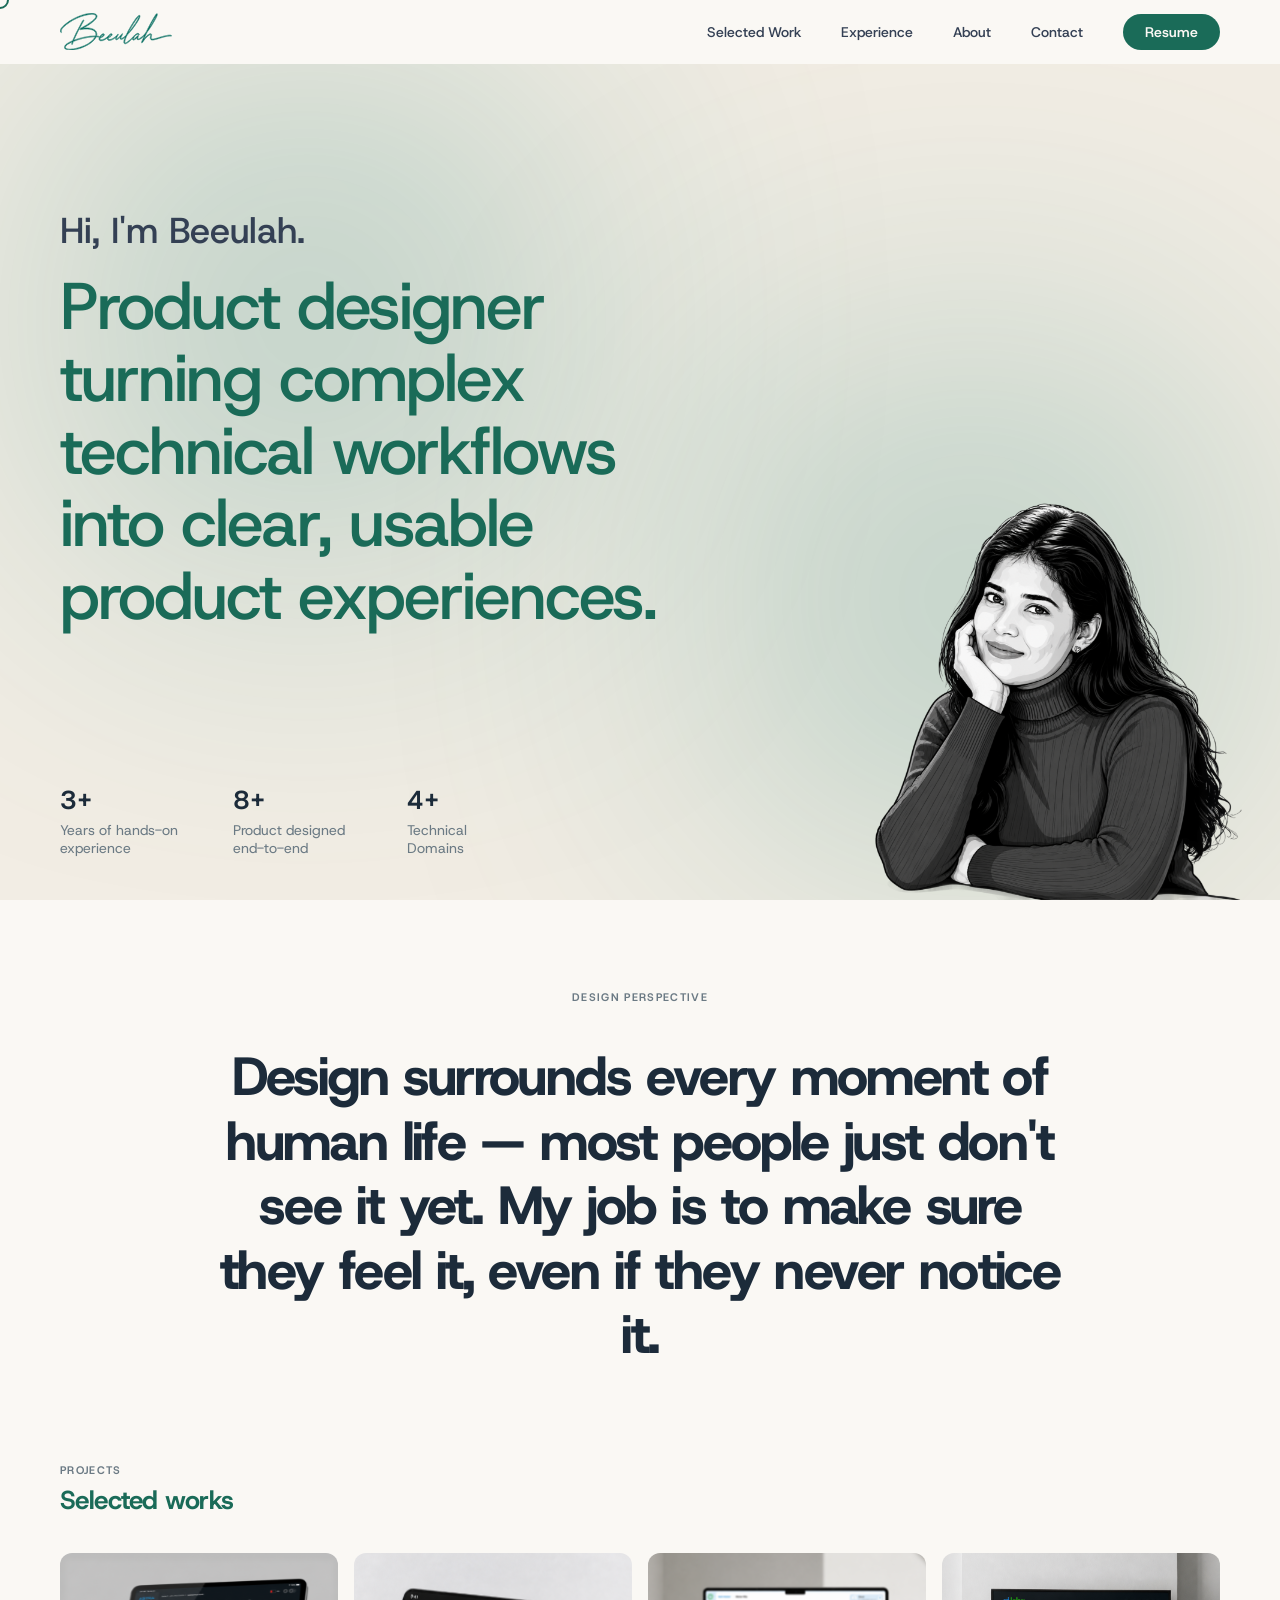
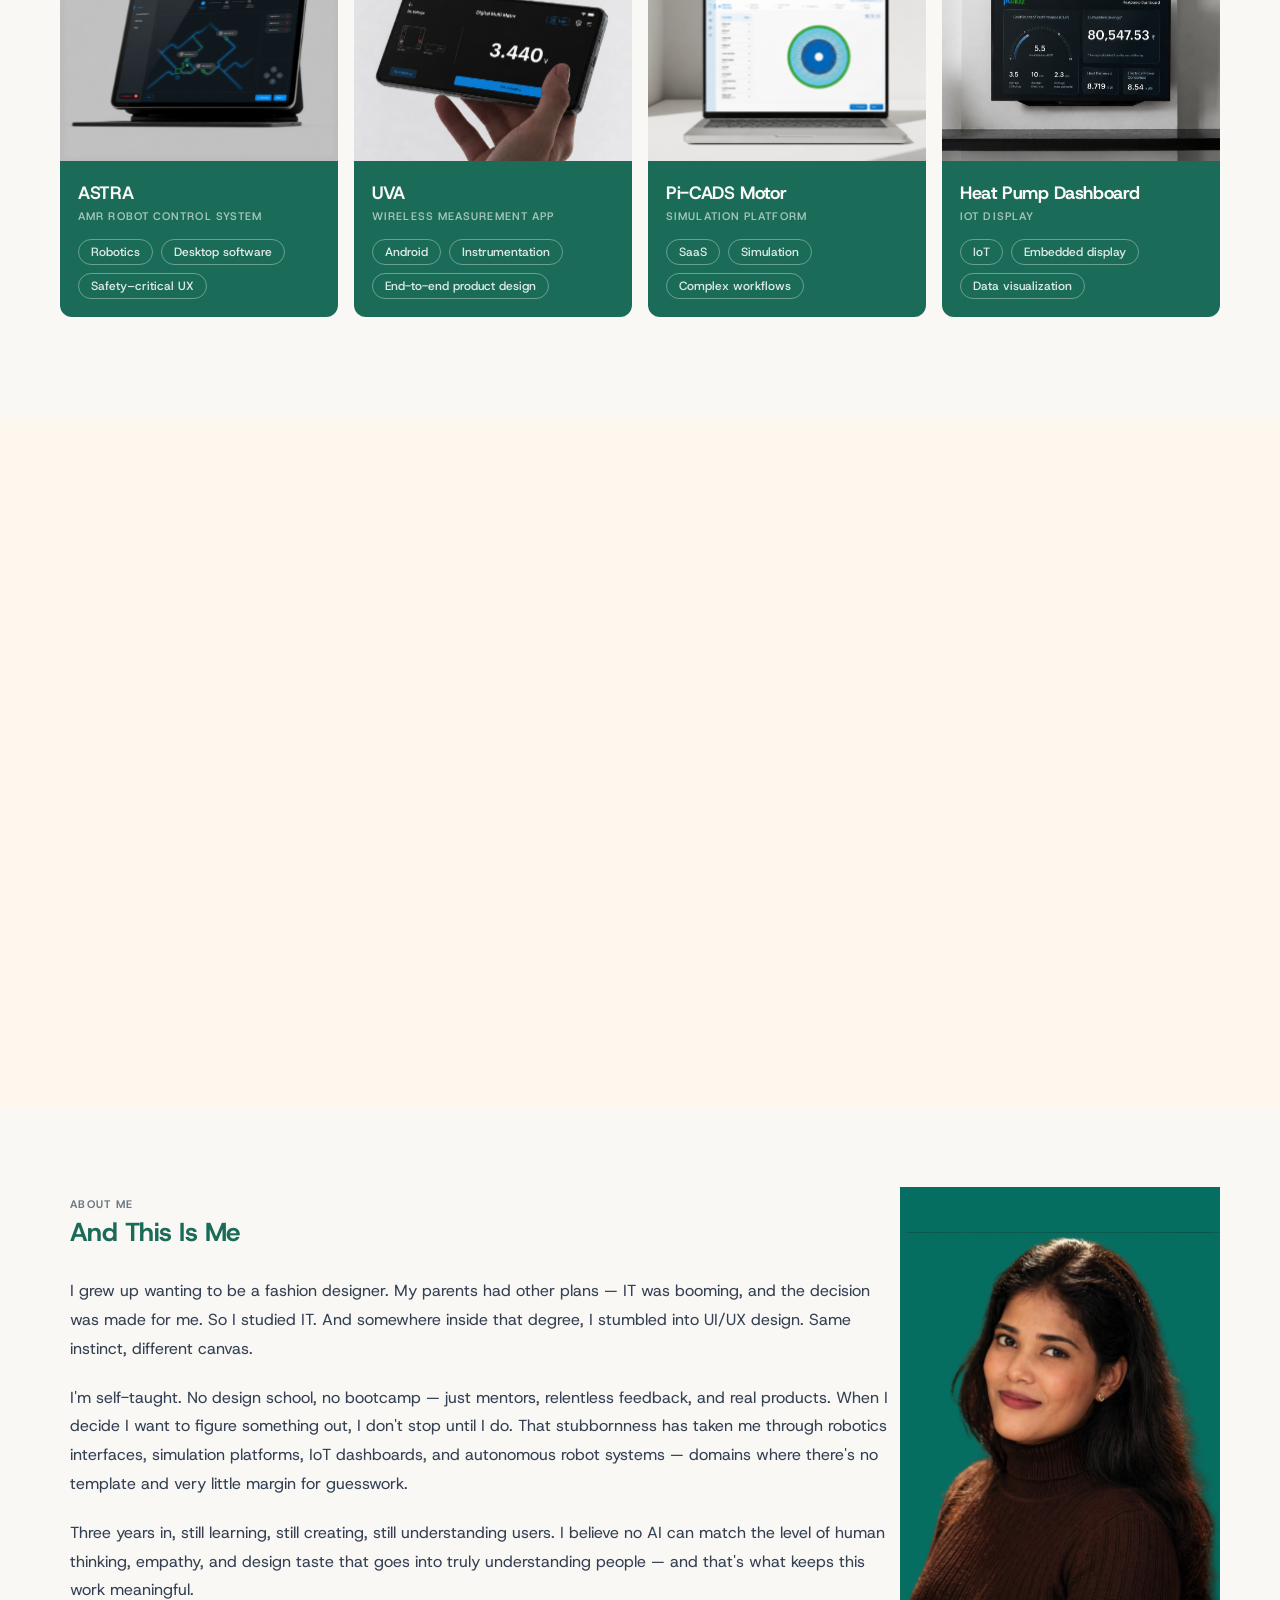
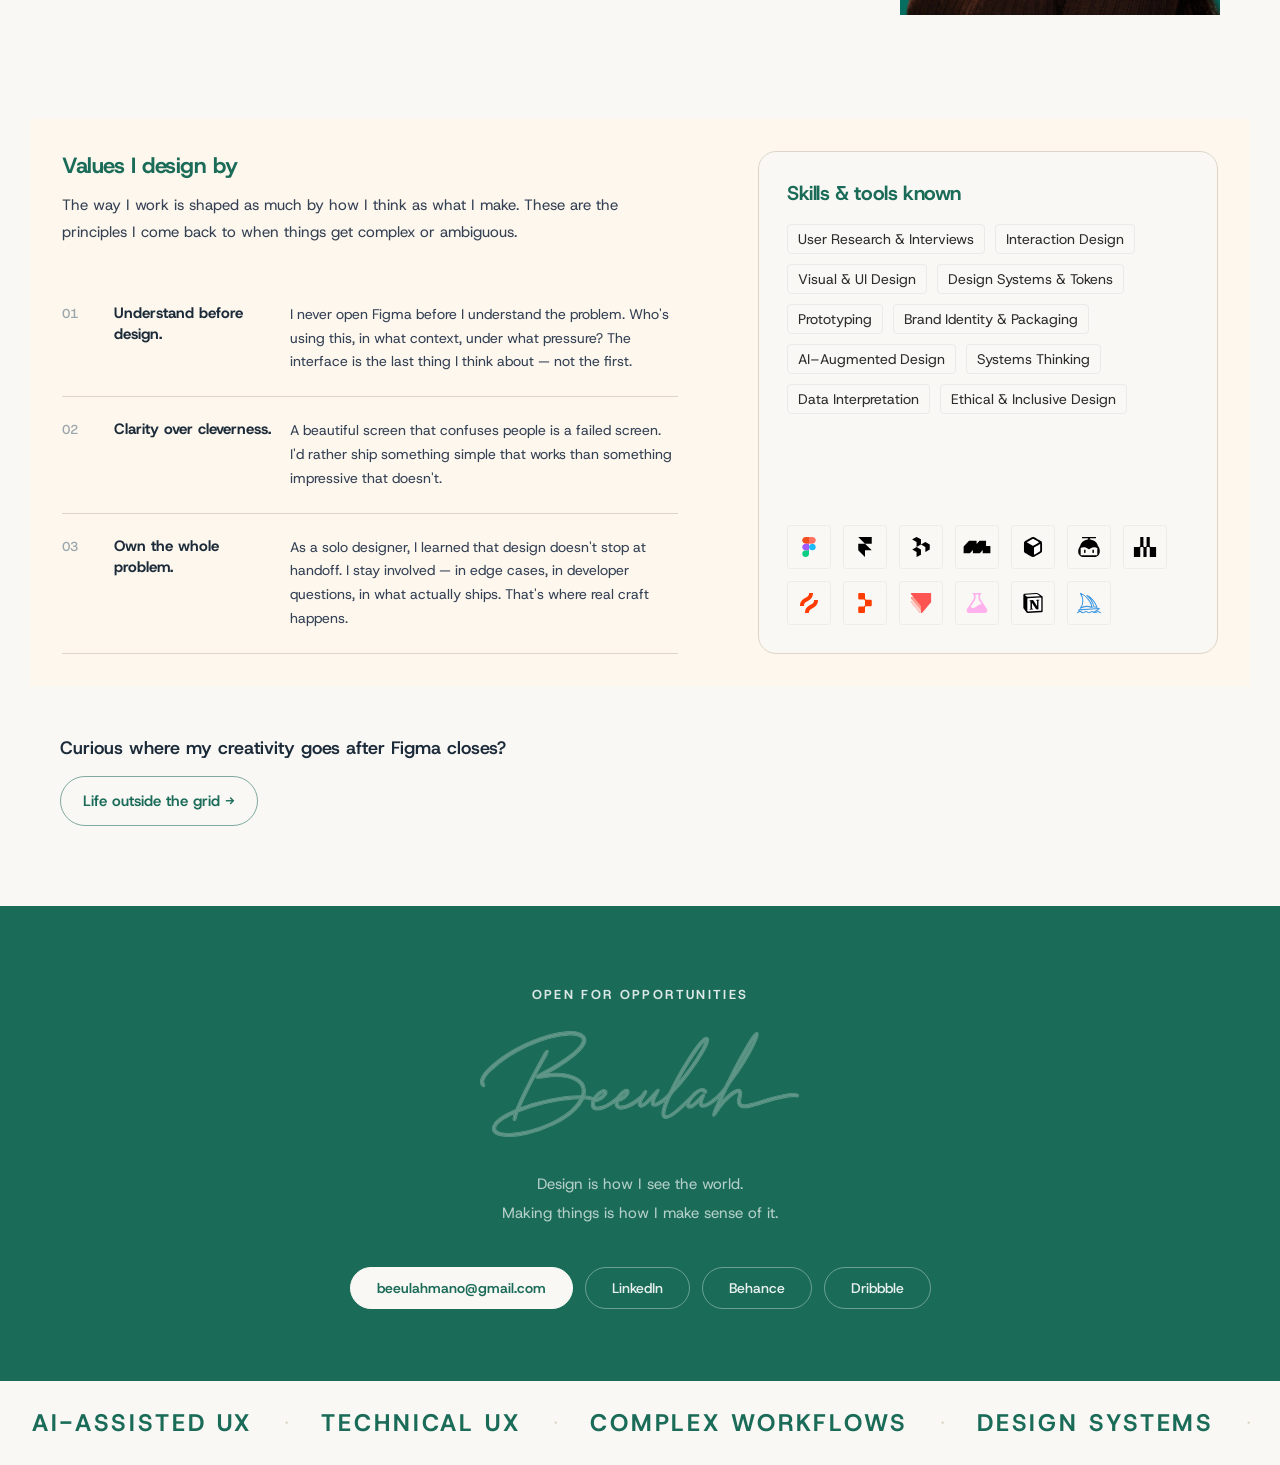
==== index.html @ 7097aa2d "Your message" ====
<!DOCTYPE html>
<html lang="en">
<head>
<meta charset="UTF-8">
<meta name="viewport" content="width=device-width, initial-scale=1.0">
<title>Beeulah — Product Designer</title>
<link rel="icon" type="image/svg+xml" href="assets/favicon.svg?v=2">
<link rel="shortcut icon" href="assets/favicon.svg?v=2">
<link rel="stylesheet" href="styles.css">
<!-- <script src="script.js"></script> -->
<link href="https://fonts.googleapis.com/css2?family=Host+Grotesk:wght@300;400;500;600;700;800&family=Syne:wght@400;500;600;700;800&family=Caveat:wght@500;600;700&display=swap" rel="stylesheet"></head>
<body>
  <div class="custom-cursor" id="customCursor"></div>

<!-- NAV -->
<nav id="nav">
  <a href="#" class="nav-logo">
    <img src="assets\beeulah-logo.svg" alt="logo" />
  </a>

  <ul class="nav-links">
    <li><a href="#works">Selected Work</a></li>
    <li><a href="#career">Experience</a></li>
    <li><a href="#about">About</a></li>
    <li><a href="#contact">Contact</a></li>
    <li><a href="assets/Beeulah-Marry-Resume.pdf" target="_blank" rel="noopener noreferrer" class="nav-resume"> Resume</a></li>
  </ul>

  <!-- HAMBURGER BUTTON -->
  <button class="nav-hamburger" id="navHamburger">
    <span></span>
    <span></span>
    <span></span>
  </button>
</nav>

<!-- OVERLAY -->
<div class="nav-overlay" id="navOverlay"></div>

<!-- RIGHT DRAWER -->
<div class="nav-drawer" id="navDrawer">

  <button class="nav-drawer-close" id="navDrawerClose">
    ✕
  </button>

  <ul class="nav-drawer-links">
    <li><a href="#works" class="nav-link">Selected Work</a></li>
    <li><a href="#career" class="nav-link">Experience</a></li>
    <li><a href="#about" class="nav-link">About</a></li>
    <li><a href="#contact" class="nav-link">Contact</a></li>
    <li><a href="assets/Beeulah-Marry-Resume.pdf" target="_blank" rel="noopener noreferrer" class="nav-resume"> Resume</a></li>
  </ul>

</div>

<!-- HERO -->
<section class="hero">
  <div class="hero-left reveal">
    <p class="hero-intro">Hi, I'm Beeulah.</p>

    <h1 class="hero-headline">
      Product designer turning complex technical workflows into clear, usable product experiences.
    </h1>

    <div class="hero-stats">
      <div class="hero-stat">
        <div class="stat-num">3+</div>
        <div class="stat-label">Years of hands-on<br />experience</div>
      </div>

      <div class="hero-stat">
        <div class="stat-num">8+</div>
        <div class="stat-label">Product designed<br />end-to-end</div>
      </div>

      <div class="hero-stat">
        <div class="stat-num">4+</div>
        <div class="stat-label">Technical<br />Domains</div>
      </div>
    </div>
  </div>

  <div class="hero-right">
    <img src="assets\main.svg" alt="Beeulah — Product Designer" /> 
  </div>
</section>

<!-- DESIGN PERSPECTIVE -->
<section class="perspective-section" id="perspective">
  <span class="perspective-label reveal">Design Perspective</span>
  <p class="perspective-quote scroll-words">Design surrounds every moment of human life — most people just don't see it yet. My job is to make sure they feel it, even if they never notice it.</p>
  
</section>
<!-- SELECTED WORKS -->
<section class="works-section" id="works">
  <div class="section-eyebrow reveal">PROJECTS</div>
  <div class="section-title reveal">Selected works</div>
  <div class="works-grid">
  <a href="astra.html" class="work-card reveal">
    <img class="work-img" src="assets\work-1.svg" alt="ASTRA" />
    <div class="work-info">
      <div class="work-title">ASTRA</div>
      <div class="work-subtitle">AMR ROBOT CONTROL SYSTEM</div>
      <div class="work-tags">
        <span class="work-tag">Robotics</span>
        <span class="work-tag">Desktop software</span>
        <span class="work-tag">Safety–critical UX</span>
      </div>
    </div>
  </a>
    <a href="uva.html" class="work-card reveal" style="transition-delay:.08s">
      <img class="work-img" src="assets\work-2.svg" alt="UVA" />
      <div class="work-info">
        <div class="work-title">UVA</div>
        <div class="work-subtitle">WIRELESS MEASUREMENT APP</div>
        <div class="work-tags"><span class="work-tag">Android</span><span class="work-tag">Instrumentation</span><span class="work-tag">End-to-end product design</span></div>
      </div>
    </a>
    <a href="picads.html" class="work-card reveal" style="transition-delay:.16s">
      <img class="work-img" src="assets\work-3.svg" alt="Pi-CADS Motor" />
      <div class="work-info">
        <div class="work-title">Pi-CADS Motor</div>
        <div class="work-subtitle">SIMULATION PLATFORM</div>
        <div class="work-tags"><span class="work-tag">SaaS</span><span class="work-tag">Simulation</span><span class="work-tag">Complex workflows</span></div>
      </div>
    </a>
    <a href="heat-pump.html" class="work-card reveal" style="transition-delay:.24s">
      <img class="work-img" src="assets\work-4.svg" alt="Heat Pump Dashboard" />
      <div class="work-info">
        <div class="work-title">Heat Pump Dashboard</div>
        <div class="work-subtitle">IOT DISPLAY</div>
        <div class="work-tags"><span class="work-tag">IoT</span><span class="work-tag">Embedded display</span><span class="work-tag">Data visualization</span></div>
      </div>
    </a>
  </div>
</section>

<!-- CAREER -->
<section class="career-section" id="career">
  <div class="section-eyebrow reveal">EXPERIENCE</div>
  <div class="section-title reveal">And This Is My Career</div>

  <div class="career-list">
    <article class="career-item reveal">
      <div class="career-entry">
        <div class="career-meta">2024 – PRESENT &nbsp;|&nbsp; FULL-TIME</div>
        <div class="career-role">UI/UX Designer</div>
        <div class="career-company">Pilabz Electromechanicals System Pvt. Ltd.</div>
        <div class="career-subsidiary">(Subsidiary of Zoho)</div>
        <div class="career-location">
          <svg width="13" height="13" viewBox="0 0 24 24" fill="none" stroke="currentColor" stroke-width="2.2" stroke-linecap="round" stroke-linejoin="round"><path d="M21 10c0 7-9 13-9 13s-9-6-9-13a9 9 0 0118 0z"/><circle cx="12" cy="10" r="3"/></svg>
          Tenkasi, Tamil Nadu
        </div>
      </div>

      <div class="career-desc-block">
        <p class="career-desc-p">Pilabz is an R&amp;D–driven electromechanical product company building hardware and software solutions across EV simulation, industrial instrumentation, and robotics — operating as a subsidiary of Zoho Corporation.</p>
        <p class="career-desc-p">Joined as the sole designer across the entire organisation — owning design end-to-end across SaaS platforms, IoT hardware companions, robotics interfaces, and internal tooling. Worked cross-functionally with engineering, product, and leadership across multiple simultaneous products. Currently designing a cloud-based CAD simulation platform.
</p>
      </div>
    </article>

    <article class="career-item reveal" style="transition-delay:.1s">
      <div class="career-entry">
        <div class="career-meta">2023 – 2024 &nbsp;|&nbsp; INTERNSHIP</div>
        <div class="career-role">UI/UX Design Intern</div>
        <div class="career-company">Tentacle Technologies</div>
        <div class="career-location">
          <svg width="13" height="13" viewBox="0 0 24 24" fill="none" stroke="currentColor" stroke-width="2.2" stroke-linecap="round" stroke-linejoin="round"><path d="M21 10c0 7-9 13-9 13s-9-6-9-13a9 9 0 0118 0z"/><circle cx="12" cy="10" r="3"/></svg>
          Kuala Lumpur, Malaysia
        </div>
      </div>

      <div class="career-desc-block">
        <p class="career-desc-p">Tentacle Technologies is a Malaysia-based technology consulting and software development company serving clients across Malaysia and globally.</p>
        <p class="career-desc-p">Worked on a client product - Artoons was a B2C platform where kids could showcase and sell their artwork — with parents on the buying side.
I owned the research phase end-to-end: understanding what motivated young creators, what made the buying experience trustworthy for parents, and synthesising those findings into design insights. From there I contributed through wireframes, visual design, and prototype under a lead designer.
First product I worked on. It taught me two things early: designing for kids means legible and genuinely fun, not just colourful — and design without research is just guessing.</p>
      </div>
    </article>
  </div>
</section>

<!-- ABOUT ME -->
<section class="aboutme-section" id="about">
  <div class="aboutme-top">
    <div class="reveal">
      <div class="section-eyebrow" style="margin-bottom:4px">ABOUT ME</div>
      <div class="section-title" style="margin-bottom:28px">And This Is Me</div>
      <p class="aboutme-bio-p">I grew up wanting to be a fashion designer. My parents had other plans — IT was booming, and the decision was made for me. So I studied IT. And somewhere inside that degree, I stumbled into UI/UX design. Same instinct, different canvas.</p>
      <p class="aboutme-bio-p">I'm self-taught. No design school, no bootcamp — just mentors, relentless feedback, and real products. When I decide I want to figure something out, I don't stop until I do. That stubbornness has taken me through robotics interfaces, simulation platforms, IoT dashboards, and autonomous robot systems — domains where there's no template and very little margin for guesswork.</p>
      <p class="aboutme-bio-p">Three years in, still learning, still creating, still understanding users. I believe no AI can match the level of human thinking, empathy, and design taste that goes into truly understanding people — and that's what keeps this work meaningful.</p>
    </div>
    <div class="aboutme-photo-box reveal" style="transition-delay:.1s">
      <!-- <div class="aboutme-photo-label">ABOUT<br>ME</div> -->
      <img src="assets\aboutme.svg" alt="About Beeulah" />
    </div>
  </div>
  
</section>

<section class="about-me">
    <div class="aboutme-bottom">
    <div class="reveal">
      <div class="values-heading">Values I design by</div>
      <p class="values-intro">The way I work is shaped as much by how I think as what I make. These are the principles I come back to when things get complex or ambiguous.</p>
      <div class="value-row">
        <span class="value-num">01</span>
        <span class="value-key">Understand before design.</span>
        <span class="value-desc">I never open Figma before I understand the problem. Who's using this, in what context, under what pressure? The interface is the last thing I think about — not the first.</span>
      </div>
      <div class="value-row">
        <span class="value-num">02</span>
        <span class="value-key">Clarity over cleverness.</span>
        <span class="value-desc">A beautiful screen that confuses people is a failed screen. I'd rather ship something simple that works than something impressive that doesn't.</span>
      </div>
      <div class="value-row">
        <span class="value-num">03</span>
        <span class="value-key">Own the whole problem.</span>
        <span class="value-desc">As a solo designer, I learned that design doesn't stop at handoff. I stay involved — in edge cases, in developer questions, in what actually ships. That's where real craft happens.</span>
      </div>
    </div>

    <div class="reveal" style="transition-delay:.1s">
      <div class="skills-heading">Skills &amp; tools known</div>
      <div class="skills-table">
        <p class="skill-cell">User Research &amp; Interviews</p><p class="skill-cell">Interaction Design</p>
        <p class="skill-cell">Visual &amp; UI Design</p><p class="skill-cell">Design Systems &amp; Tokens</p>
        <p class="skill-cell">Prototyping</p><p class="skill-cell">Brand Identity &amp; Packaging</p>
        <p class="skill-cell">AI–Augmented Design</p><p class="skill-cell">Systems Thinking</p>
        <p class="skill-cell">Data Interpretation</p><p class="skill-cell">Ethical &amp; Inclusive Design</p>
      </div>
      <div class="tools-grid">
        <div class="tool-pill" data-tooltip="Figma"><img src="assets\icons\tool13.svg"/></div>
        <div class="tool-pill" data-tooltip="Framer"><img src="assets\icons\tool12.svg"/></div>
        <div class="tool-pill" data-tooltip="Dovetail"><img src="assets\icons\tool1.svg"/></div>
        <div class="tool-pill" data-tooltip="Mobbin"><img src="assets\icons\tool2.svg"/></div>
        <div class="tool-pill" data-tooltip="Relume"><img src="assets\icons\tool3.svg"/></div>
        <div class="tool-pill" data-tooltip="UX Pilot"><img src="assets\icons\tool4.svg"/></div>
        <div class="tool-pill" data-tooltip="Maze"><img src="assets\icons\tool5.svg"/></div>
        <div class="tool-pill" data-tooltip="Hotjar"><img src="assets\icons\tool6.svg"/></div>
        <div class="tool-pill" data-tooltip="Replit"><img src="assets\icons\tool7.svg"/></div>
        <div class="tool-pill" data-tooltip="ProtoPie"><img src="assets\icons\tool8.svg"/></div>
        <div class="tool-pill" data-tooltip="Google Labs"><img src="assets\icons\tool9.svg"/></div>
        <div class="tool-pill" data-tooltip="Notion"><img src="assets\icons\tool10.svg"/></div>
        <div class="tool-pill" data-tooltip="Midjourney"><img src="assets\icons\tool11.svg"/></div>
      </div>
    </div>
  </div>
</section>
</section>

<!-- OFF-SCREEN CREATIVITY -->
<section class="offscreen-section">

  <p class="offscreen-question reveal">
  Curious where my creativity goes after Figma closes?
</p>

  <div class="offscreen-block reveal">
    <button class="offscreen-toggle" id="offscreenToggle" type="button">
  <span id="offscreenToggleText">Life outside the grid →</span>
</button>
  </div>

  <div class="offscreen-panel" id="offscreenPanel">
    <div class="offscreen-layout">
      <div class="offscreen-copy">
        <p class="offscreen-eyebrow">Off-screen creativity</p>

<h3>What I do when I'm not designing</h3>

<p class="offscreen-body">
  Dance has been with me since third standard — I perform, I choreograph, and it's still the place I'm happiest. That same need to create something with my hands carried into other parts of my life too. Custom cakes have been my weekend obsession for five years. Every order is different — someone comes with a feeling, and I turn it into something they didn't know they could ask for. It's the work I'm most proud of showing people who've never heard of UX, and somehow it's still the thing people remember most when they meet me.
</p>

<p class="offscreen-body">
  That need to make something entirely my own didn't stop there. Fashion design was a dream I couldn't chase formally — so I just never let it go entirely.
</p>
      </div>

      <div class="offscreen-gallery offscreen-gallery-four">
        <figure class="offscreen-img-card">
          <img src="assets\about-me\dancee.svg" alt="dance" />
          <figcaption>
            <!-- <strong>Costume design</strong> -->
            <span>A college performance close to my heart</span>
          </figcaption>
        </figure>

        <figure class="offscreen-img-card">
          <img src="assets\about-me\sailcake.svg" alt="Custom cake design" />
          <figcaption>
            <!-- <strong>Custom cakes</strong> -->
            <span>A recent cake I created and really loved</span>
          </figcaption>
        </figure>

        <figure class="offscreen-img-card">
          <img src="assets\about-me\VJS Cakee.svg" alt="Decorated cake" />
          <figcaption>
            <!-- <strong>Baking details</strong> -->
            <span>Made this for Actor VJS's birthday</span>
          </figcaption>
        </figure>

        <figure class="offscreen-img-card">
          <img src="assets\about-me\costume.svg" alt="Creative movement and costume design" />
          <figcaption>
            <!-- <strong>Movement</strong> -->
            <span>Designed my own Christmas outfit</span>
          </figcaption>
        </figure>
      </div>
    </div>
  </div>
</section>

</section>

<!-- CTA FOOTER -->
<section class="cta-section" id="contact">
  <div class="cta-open reveal">OPEN FOR OPPORTUNITIES</div>
  <div class="cta-sig reveal">
    <img src="assets\beeulah-text-img.svg" alt="beeulah" />
  </div>
  <div class="cta-tagline reveal">Design is how I see the world.<br>Making things is how I make sense of it.</div>
  <div class="cta-btns reveal">
  <a href="mailto:beeulahmano@gmail.com" class="cta-btn cta-btn-mail">
    beeulahmano@gmail.com
  </a>

  <a href="https://www.linkedin.com/in/beeulahmarry19/" class="cta-btn" target="_blank" rel="noopener noreferrer">
    LinkedIn
  </a>

  <a href="https://www.behance.net/f77d83c1" class="cta-btn" target="_blank" rel="noopener noreferrer">
    Behance
  </a>

  <a href="https://dribbble.com/Beeu_BM" class="cta-btn" target="_blank" rel="noopener noreferrer">
    Dribbble
  </a>
</div>
</section>

<!-- MARQUEE -->
<div class="marquee-wrap">
  <div class="marquee-track">
    <span class="marquee-content">
      <span class="marquee-text">AI-Assisted UX</span>
      <span class="marquee-pipe">·</span>
      <span class="marquee-text">Technical UX</span>
      <span class="marquee-pipe">·</span>
      <span class="marquee-text">Complex Workflows</span>
      <span class="marquee-pipe">·</span>
      <span class="marquee-text">Design Systems</span>
      <span class="marquee-pipe">·</span>
      <span class="marquee-text">Brand Systems</span>
      <span class="marquee-pipe">·</span>
      <span class="marquee-text">SaaS</span>
      <span class="marquee-pipe">·</span>
      <span class="marquee-text">Robotics</span>
      <span class="marquee-pipe">·</span>
      <span class="marquee-text">IoT</span>
      <span class="marquee-pipe">·</span>
    </span>

    <!-- duplicate for endless loop -->
    <span class="marquee-content" aria-hidden="true">
      <span class="marquee-text">AI-Assisted UX</span>
      <span class="marquee-pipe">·</span>
      <span class="marquee-text">Technical UX</span>
      <span class="marquee-pipe">·</span>
      <span class="marquee-text">Complex Workflows</span>
      <span class="marquee-pipe">·</span>
      <span class="marquee-text">Design Systems</span>
      <span class="marquee-pipe">·</span>
      <span class="marquee-text">Brand Systems</span>
      <span class="marquee-pipe">·</span>
      <span class="marquee-text">SaaS</span>
      <span class="marquee-pipe">·</span>
      <span class="marquee-text">Robotics</span>
      <span class="marquee-pipe">·</span>
      <span class="marquee-text">IoT</span>
      <span class="marquee-pipe">·</span>
    </span>
  </div>
</div>
<script>
  const io = new IntersectionObserver(entries => {
    entries.forEach(e => { if (e.isIntersecting) { e.target.classList.add('in'); io.unobserve(e.target); } });
  }, { threshold: 0.1 });
  document.querySelectorAll('.reveal').forEach(el => io.observe(el));
  setTimeout(() => document.querySelectorAll('.hero .reveal').forEach(el => el.classList.add('in')), 100);
  const nav = document.getElementById('nav');
  window.addEventListener('scroll', () => nav.classList.toggle('scrolled', scrollY > 8), { passive: true });
</script>

<script>
  const hamburger = document.getElementById('navHamburger');
  const drawer = document.getElementById('navDrawer');
  const overlay = document.getElementById('navOverlay');
  const closeBtn = document.getElementById('navDrawerClose');

  function openDrawer() {
    drawer.classList.add('open');
    overlay.classList.add('open');
    hamburger.classList.add('active');
  }

  function closeDrawer() {
    drawer.classList.remove('open');
    overlay.classList.remove('open');
    hamburger.classList.remove('active');
  }

  hamburger.addEventListener('click', openDrawer);

  closeBtn.addEventListener('click', closeDrawer);

  overlay.addEventListener('click', closeDrawer);
</script>
<script>
document.addEventListener("DOMContentLoaded", () => {
  const scrollText = document.querySelector(".scroll-words");

  if (!scrollText) return;

  const words = scrollText.textContent.trim().split(/\s+/);
  scrollText.innerHTML = "";

  for (let i = 0; i < words.length; i += 2) {
    const span = document.createElement("span");
    span.className = "scroll-word-group";
    span.textContent = words.slice(i, i + 2).join(" ") + " ";
    scrollText.appendChild(span);
  }

  const wordGroups = scrollText.querySelectorAll(".scroll-word-group");

  function revealWordsOnScroll() {
    const rect = scrollText.getBoundingClientRect();
    const windowHeight = window.innerHeight;

    const start = windowHeight * 0.85;
    const end = rect.height * 0.6;

    let progress = (start - rect.top) / (start - end);
    progress = Math.max(0, Math.min(progress, 1));

    const activeCount = Math.floor(progress * wordGroups.length);

    wordGroups.forEach((group, index) => {
      group.classList.toggle("active", index < activeCount);
    });
  }

  window.addEventListener("scroll", revealWordsOnScroll);
  window.addEventListener("resize", revealWordsOnScroll);

  revealWordsOnScroll();
});
</script>
<script>
const offscreenToggle = document.getElementById("offscreenToggle");
const offscreenPanel = document.getElementById("offscreenPanel");
const offscreenToggleText = document.getElementById("offscreenToggleText");

if (offscreenToggle && offscreenPanel && offscreenToggleText) {
  offscreenToggle.addEventListener("click", () => {
    const isOpen = offscreenPanel.classList.toggle("open");

    offscreenToggleText.textContent = isOpen
      ? "Close my off-screen world ↑"
      : "Life outside the grid →";
  });
}
</script>

<script>
  const mainPageNavLinks = document.querySelectorAll(".nav-link");
  const mainPageSections = document.querySelectorAll(
    "#works, #career, #about, #contact"
  );

  function setActiveMainNav(id) {
    mainPageNavLinks.forEach((link) => {
      link.classList.toggle("active", link.getAttribute("href") === `#${id}`);
    });
  }

  const mainNavObserver = new IntersectionObserver(
    (entries) => {
      entries.forEach((entry) => {
        if (entry.isIntersecting) {
          setActiveMainNav(entry.target.id);
        }
      });
    },
    {
      root: null,
      rootMargin: "-35% 0px -55% 0px",
      threshold: 0
    }
  );

  mainPageSections.forEach((section) => {
    mainNavObserver.observe(section);
  });
</script>
<script>
  const customCursor = document.getElementById("customCursor");

  if (customCursor) {
    window.addEventListener("mousemove", (e) => {
      customCursor.style.left = `${e.clientX}px`;
      customCursor.style.top = `${e.clientY}px`;
    });

    const hoverTargets = document.querySelectorAll(
      "a, button, .work-card, .case-toc-link, .tool-pill, .offscreen-img-card"
    );

    hoverTargets.forEach((target) => {
      target.addEventListener("mouseenter", () => {
        customCursor.classList.add("is-hovering");
      });

      target.addEventListener("mouseleave", () => {
        customCursor.classList.remove("is-hovering");
      });
    });

    document.addEventListener("mouseleave", () => {
      customCursor.classList.add("is-hidden");
    });

    document.addEventListener("mouseenter", () => {
      customCursor.classList.remove("is-hidden");
    });
  }
</script>
</body>
</html>
---- styles.css ----
*,
*::before,
*::after {
  box-sizing: border-box;
  margin: 0;
  padding: 0;
}

:root {
  --teal: #1A6B58;
  --teal-dark: #0d4a3d;
  --cream: #FDF7ED;
  --off-white: #FAF8F4;
  --text-dark: #1C2B3A;
  --text-mid: #344054;
  --text-soft: #6B7A84;
  --text-muted: #9AA5AC;
  --border: #DDD6C8;
}

html {
  scroll-behavior: smooth;
}

body {
  font-family: 'Host Grotesk', sans-serif;
  background: var(--off-white);
  color: var(--text-dark);
  -webkit-font-smoothing: antialiased;
}

/* ============================================
   NAVIGATION
   ============================================ */
nav {
  position: fixed;
  inset: 0 0 auto 0;
  z-index: 200;
  display: flex;
  align-items: center;
  justify-content: space-between;
  padding: 0 60px;
  height: 64px;
  background: var(--off-white);
  backdrop-filter: blur(14px);
  border-bottom: 1px solid transparent;
  transition: border-color 0.3s;
}

nav.scrolled {
  border-color: var(--border);
}

.nav-logo {
  font-family: 'Caveat', cursive;
  font-size: 28px;
  font-weight: 600;
  color: var(--text-dark);
  text-decoration: none;
}

.nav-logo img {
  display: block;
  height: 38px;
  width: auto;
}

.nav-links {
  display: flex;
  align-items: center;
  justify-content: flex-end;
  gap: 40px;
  list-style: none;
  margin-left: auto;
}

.nav-links a {
  text-decoration: none;
  font-size: 14px;
  font-weight: 500;
  color: var(--text-mid);
  transition: color 0.2s;
}

.nav-links a:hover,
.nav-links a.active {
  color: var(--teal);
}

.nav-resume {
  background: var(--teal) !important;
  color: var(--off-white) !important;
  padding: 9px 22px;
  border-radius: 100px;
  font-weight: 600 !important;
}

.nav-resume:hover {
  background: var(--teal-dark) !important;
}

/* ============================================
   HERO SECTION
   ============================================ */
.hero {
  position: relative;
  min-height: 100vh;
  background: #f2ede4;
  display: grid;
  grid-template-columns: 1fr 460px;
  align-items: center;
  padding-top: 64px;
  overflow: hidden;
}

.hero-left {
  padding: 100px 0 0 60px;
}

.hero-intro {
  font-size: 36px;
  font-weight: 500;
  color: var(--text-mid);
  margin-bottom: 16px;
}

.hero-headline {
  font-size: clamp(40px, 5.2vw, 66px);
  font-weight: 500;
  line-height: 1.1;
  color: var(--teal);
  letter-spacing: -0.03em;
  max-width: 80%;
}

.hero-right {
  display: flex;
  align-items: flex-end;
  justify-content: flex-end;
  align-self: end;
}

.hero-right img {
  width: 100%;
  max-width: 394px;
  height: auto;
  display: block;
  margin-right: 3%;
  object-fit: contain;
  object-position: bottom;
}

.hero-left,
.hero-right {
  position: relative;
  z-index: 2;
}

/* Blob common style */
.hero::before,
.hero::after {
  content: "";
  position: absolute;
  border-radius: 999px;
  filter: blur(160px);
  opacity: 0.35;
  z-index: 1;
  pointer-events: none;
}

.hero::before {
  width: 460px;
  height: 460px;
  background: #066E61;
  top: 10%;
  left: 6%;
  animation: roamBlobOne 10s ease-in-out infinite alternate;
}

.hero::after {
  width: 460px;
  height: 460px;
  background: #066E61;
  right: 6%;
  bottom: 8%;
  animation: roamBlobTwo 12s ease-in-out infinite alternate;
}

@keyframes roamBlobOne {
  0% {
    transform: translate(-120px, -80px) scale(1);
  }

  50% {
    transform: translate(280px, 180px) scale(1.25);
  }

  100% {
    transform: translate(80px, 360px) scale(1.05);
  }
}

@keyframes roamBlobTwo {
  0% {
    transform: translate(120px, 80px) scale(1);
  }

  50% {
    transform: translate(-280px, -180px) scale(1.2);
  }

  100% {
    transform: translate(-140px, -360px) scale(1.1);
  }
}

/* ============================================
   PERSPECTIVE SECTION
   ============================================ */
.perspective-section {
  background: var(--off-white);
  padding: 90px 60px 80px;
  text-align: center;
}

.perspective-label {
  display: block;
  text-align: center;
  font-size: 11px;
  font-weight: 700;
  letter-spacing: 0.12em;
  text-transform: uppercase;
  color: var(--text-soft);
  margin-bottom: 40px;
}

.perspective-quote {
  font-size: clamp(30px, 4.2vw, 54px);
  font-weight: 800;
  line-height: 1.2;
  color: var(--text-dark);
  letter-spacing: -0.03em;
  max-width: 860px;
  margin: 0 auto;
}

.scroll-words {
  display: block;
}

.scroll-word-group {
  display: inline;
  opacity: 0.18;
  transition: opacity 0.25s ease;
}

.scroll-word-group.active {
  opacity: 1;
}

/* ============================================
   STATS SECTION
   ============================================ */

.hero-stats {
  display: grid;
  grid-template-columns: repeat(3, 1fr);
  max-width: 520px;
  width: 100%;
  margin-top: 150px;
}
.stat-num {
  font-size: 26px;
  font-weight: 700;
  color: var(--text-dark);
  margin-bottom: 4px;
  text-align: left;
}

.stat-label {
  font-size: 14px;
  line-height: 1.35;
  color: var(--text-soft);
  text-align: left;
}

/* ============================================
   WORKS SECTION
   ============================================ */
.works-section {
  background: var(--off-white);
  padding: 16px 60px 100px;
}

.section-eyebrow {
  font-size: 11px;
  font-weight: 700;
  letter-spacing: 0.12em;
  text-transform: uppercase;
  color: var(--text-soft);
  margin-bottom: 6px;
}

.section-title {
  font-size: 26px;
  font-weight: 700;
  color: var(--teal);
  letter-spacing: -0.02em;
  margin-bottom: 36px;
}

.works-grid {
  display: grid;
  grid-template-columns: repeat(4, 1fr);
  gap: 16px;
}

.work-card {
  border-radius: 12px;
  overflow: hidden;
  display: flex;
  flex-direction: column;
  cursor: pointer;
  text-decoration: none;
  color: inherit;
  transition: transform 0.3s, box-shadow 0.3s;
}

.work-card:hover {
  transform: translateY(-4px);
  box-shadow: 0 20px 48px rgba(0, 0, 0, 0.13);
}

.work-img {
  width: 100%;
  aspect-ratio: 4 / 3;
  object-fit: cover;
  display: block;
  transition: transform 0.8s cubic-bezier(0.22, 1, 0.36, 1);
}

.work-card:hover .work-img {
  transform: scale(1.08);
}

.work-info {
  background: var(--teal);
  padding: 20px 18px 18px;
  flex: 1;
}

.work-title {
  font-size: 18px;
  font-weight: 700;
  color: var(--off-white);
  letter-spacing: -0.02em;
  margin-bottom: 4px;
}

.work-subtitle {
  font-size: 11px;
  font-weight: 600;
  letter-spacing: 0.1em;
  text-transform: uppercase;
  color: rgba(255, 255, 255, 0.6);
  margin-bottom: 16px;
}

.work-tags {
  display: flex;
  flex-wrap: wrap;
  gap: 8px;
}

.work-tag {
  font-size: 12px;
  font-weight: 500;
  color: rgba(255, 255, 255, 0.85);
  border: 1.5px solid rgba(255, 255, 255, 0.35);
  padding: 4px 12px;
  border-radius: 100px;
}

/* ============================================
   CAREER SECTION
   ============================================ */
.career-section {
  background: var(--cream);
  padding: 40px 60px;
}

.career-grid {
  display: grid;
  grid-template-columns: 300px 1fr;
  margin-top: 40px;
}

.career-left {
  padding-right: 60px;
}

.career-entry {
  padding: 36px 0;
}

.career-entry + .career-entry {
  border-top: 1px solid var(--border);
}

.career-meta {
  font-size: 11px;
  font-weight: 700;
  letter-spacing: 0.07em;
  text-transform: uppercase;
  color: var(--text-soft);
  margin-bottom: 8px;
}

.career-role {
  font-size: 22px;
  font-weight: 700;
  color: var(--text-dark);
  letter-spacing: -0.025em;
  margin-bottom: 12px;
}

.career-company {
  font-size: 14px;
  font-weight: 500;
  color: var(--text-mid);
  margin-bottom: 2px;
}

.career-subsidiary {
  font-size: 13px;
  font-weight: 500;
  color: var(--text-soft);
  font-style: italic;
  color: var(--teal);
  margin-bottom: 10px;
}

.career-location {
  display: flex;
  align-items: center;
  gap: 5px;
  font-size: 13px;
  color: var(--text-soft);
}

.career-location svg {
  color: var(--teal);
  flex-shrink: 0;
}

.career-right {
  border-left: none;
}

.career-desc-block {
  padding: 36px 0 36px 60px;
}

.career-desc-block + .career-desc-block {
  border-top: 1px solid var(--border);
}

.career-desc-p {
  font-size: 14.5px;
  color: var(--text-mid);
  line-height: 1.8;
  margin-bottom: 16px;
}

.career-desc-p:last-child {
  margin-bottom: 0;
}

/* Career layout — role + content paired */
.career-list {
  display: grid;
  gap: 0;
  margin-top: 40px;
}

.career-item {
  display: grid;
  grid-template-columns: 300px 1fr;
  gap: 60px;
  padding: 36px 0;
  border-top: 1px solid var(--border);
}

.career-item:first-child {
  border-top: 0;
}

.career-item .career-entry {
  padding: 0;
}

.career-item .career-desc-block {
  padding: 0;
  border-top: 0;
}

@media (max-width: 768px) {
  .career-list {
    margin-top: 28px;
  }

  .career-item {
    grid-template-columns: 1fr;
    gap: 28px;
    padding: 34px 0;
  }

  .career-item + .career-item {
    border-top: 1px solid var(--border);
  }
}

/* ============================================
   ABOUT ME SECTION
   ============================================ */
.aboutme-section {
  background: var(--off-white);
  padding: 80px 60px 0;
}

.aboutme-top {
  display: grid;
  grid-template-columns: 1fr 320px;
  padding-bottom: 64px;
}

.aboutme-bio-p {
  font-size: 16px;
  color: var(--text-mid);
  line-height: 1.8;
  margin-bottom: 20px;
}

.aboutme-bio-p:last-child {
  margin-bottom: 0;
}

.aboutme-photo-box {
  position: relative;
  overflow: hidden;
  background: var(--teal);
  flex-shrink: 0;
  min-height: 360px;
}

.aboutme-photo-box img {
  position: absolute;
  inset: 0;
  width: 100%;
  height: 100%;
  object-fit: cover;
  object-position: top center;
  display: block;
}

.aboutme-photo-label {
  position: absolute;
  top: 16px;
  left: 16px;
  z-index: 2;
  font-size: 24px;
  font-weight: 800;
  color: rgba(255, 255, 255, 0.92);
  letter-spacing: 0.04em;
  line-height: 1.15;
  text-transform: uppercase;
}

/* ============================================
   OFF-SCREEN CREATIVITY / HOBBIES
   ============================================ */
.offscreen-block {
  margin-top: 16px;
}
.offscreen-question {
  font-family: 'Host Grotesk', sans-serif;
  font-size: 18px;
  font-weight: 600;
  color: var(--text-dark);
  margin-bottom: 14px;
}

.offscreen-toggle {
  width: fit-content;
  display: inline-flex;
  align-items: center;
  gap: 18px;
  border: 1.5px solid rgba(26, 107, 88, 0.35);
  background: transparent;
  color: var(--teal);
  padding: 14px 22px;
  border-radius: 100px;
  font-family: 'Host Grotesk', sans-serif;
  cursor: pointer;
  transition:
    background 0.25s ease,
    color 0.25s ease,
    transform 0.60s ease;
}

.offscreen-toggle span {
  font-size: 15px;
  font-weight: 600;
}

.offscreen-toggle small {
  font-size: 12px;
  opacity: 0.75;
}

.offscreen-toggle:hover {
  background: var(--teal);
  color: var(--off-white);
  transform: translateY(-2px);
}

.offscreen-panel {
  max-height: 0;
  overflow: hidden;
  opacity: 0;
  transition:
    max-height 0.7s ease,
    opacity 0.4s ease,
    margin-top 0.4s ease;
}

.offscreen-panel.open {
  max-height: 900px;
  opacity: 1;
  margin-top: 34px;
}

.offscreen-layout {
  display: grid;
  grid-template-columns: 0.55fr 1.45fr;
  gap: 36px;
  align-items: end;
}

.offscreen-copy {
  max-width: 420px;
}

.offscreen-eyebrow {
  font-size: 11px;
  font-weight: 700;
  letter-spacing: 0.12em;
  text-transform: uppercase;
  color: var(--text-soft);
  margin-bottom: 10px;
}

.offscreen-copy h3 {
  font-size: 26px;
  font-weight: 700;
  line-height: 1.2;
  letter-spacing: -0.02em;
  color: var(--teal);
  margin-bottom: 18px;
}

.offscreen-copy p {
  font-size: 14px;
  line-height: 1.8;
  color: var(--text-mid);
  margin-bottom: 16px;

}

.offscreen-body:last-child {
  margin-bottom: 0;
}

.offscreen-copy .offscreen-eyebrow {
  font-size: 11px;
  font-weight: 700;
  letter-spacing: 0.12em;
  text-transform: uppercase;
  color: var(--text-soft);
  line-height: 1.2;
  margin-bottom: 10px;
}
.offscreen-gallery {
  display: grid;
  grid-template-columns: repeat(3, 1fr);
  grid-auto-rows: 180px;
  gap: 14px;
}

.offscreen-img-card {
  position: relative;
  overflow: hidden;
  border-radius: 0px;
  margin: 0;
  background: var(--teal);
}

.offscreen-img-card img {
  width: 100%;
  height: 100%;
  object-fit: cover;
  display: block;
  transform: scale(1);
  transition:
    transform 0.55s ease,
    filter 0.55s ease;
}

.offscreen-section {
  background: var(--off-white);
  padding: 10px 60px 80px;
}
.offscreen-img-card:hover img {
  transform: scale(1.12);
  filter: brightness(0.72) saturate(1.08);
}

.offscreen-img-card figcaption {
  position: absolute;
  left: 14px;
  right: 14px;
  bottom: 14px;
  z-index: 2;
  color: var(--off-white);
  opacity: 0;
  transform: translateY(10px);
  transition:
    opacity 0.35s ease,
    transform 0.35s ease;
}

.offscreen-img-card:hover figcaption {
  opacity: 1;
  transform: translateY(0);
}

.offscreen-img-card figcaption strong {
  display: block;
  font-family: 'Host Grotesk', sans-serif;
  font-size: 14px;
  font-weight: 700;
  margin-bottom: 2px;
}

.offscreen-img-card figcaption span {
  display: block;
  font-size: 12px;
  line-height: 1.4;
  color: rgba(255, 255, 255, 0.82);
}

.offscreen-gallery-four {
  display: grid;
  grid-template-columns: repeat(4, 1fr);
  grid-auto-rows: 320px;
  gap: 14px;
}

/* ============================================
   VALUES / SKILLS SECTION
   ============================================ */
.about-me {
  padding: 40px 30px;
}

.aboutme-top > .reveal {
  background-color: var(--off-white);
  padding: 10px;
}

.aboutme-bottom {
  background-color: var(--cream);
  padding: 32px;
  display: grid;
  grid-template-columns: minmax(0, 1fr) 460px;
  gap: 80px;
  align-items: stretch;
}

.aboutme-bottom > .reveal:nth-child(2) {
  background: #FAF8F4;
  border: 0.5px solid var(--border);
  border-radius: 18px;
  padding: 28px;
  height: 100%;
  display: flex;
  flex-direction: column;
}

.values-heading {
  font-size: 22px;
  font-weight: 700;
  color: var(--teal);
  letter-spacing: -0.02em;
  margin-bottom: 12px;
}

.values-intro {
  font-size: 15px;
  color: var(--text-mid);
  line-height: 1.75;
  margin-bottom: 36px;
  max-width: 580px;
}

.value-row {
  display: grid;
  grid-template-columns: 36px 160px 1fr;
  gap: 0 16px;
  padding: 22px 0;
  border-bottom: 1px solid var(--border);
  align-items: start;
}

.value-row:first-of-type {
  border-top: 1px solid var(--border);
}

.value-num {
  font-size: 13px;
  font-weight: 500;
  color: var(--text-muted);
  padding-top: 2px;
}

.value-key {
  font-size: 15px;
  font-weight: 700;
  color: var(--text-dark);
  line-height: 1.4;
}

.value-desc {
  font-size: 14px;
  color: var(--text-mid);
  line-height: 1.7;
}

.skills-heading {
  font-size: 20px;
  font-weight: 700;
  color: var(--teal);
  letter-spacing: -0.02em;
  margin-bottom: 18px;
}

.skills-table {
  display: flex;
  flex-wrap: wrap;
  gap: 10px;
}

.skill-cell {
  background-color: transparent;
  border: 1.5px solid #EAEAEA;
  border-radius: 4px;
  padding: 5px 10px;
  font-size: 14px;
  color: #2c2c2c;
  font-family: 'Host Grotesk', sans-serif;
  white-space: nowrap;
  cursor: default;
}

.tools-grid {
  display: flex;
  flex-wrap: wrap;
  gap: 12px;
  margin-top: auto;
  padding-top: 28px;
  /* border-top: 1px solid #dedddd; */
}


.tool-pill::after {
  content: attr(data-tooltip);
  position: absolute;
  left: 50%;
  bottom: calc(100% + 10px);
  transform: translateX(-50%) translateY(6px);
  opacity: 0;
  pointer-events: none;
  white-space: nowrap;

  background: #1A6B58;
  color: var(--off-white);
  font-family: 'Host Grotesk', sans-serif;
  font-size: 12px;
  font-weight: 500;
  letter-spacing: -0.01em;

  padding: 7px 10px;
  border-radius: 999px;
  box-shadow: 0 10px 24px rgba(26, 107, 88, 0.18);

  transition: opacity 0.22s ease, transform 0.22s ease;
  z-index: 20;
}

.tool-pill {
  position: relative;
  display: flex;
  align-items: center;
  justify-content: center;
  cursor: default;
  transition: transform 0.25s ease, border-color 0.25s ease, background 0.25s ease;
}

.tool-pill * {
  border: none;
  background: transparent;
}

.tool-pill:hover::after,
.tool-pill:hover::before {
  opacity: 1;
  transform: translateX(-50%) translateY(0);
}

.tool-pill > img {
  width: 44px;
  height: 44px;
  object-fit: contain;
  border: none;
  background: transparent;
}

.tool-pill:hover {
  transform: translateY(-3px);
  /* background: var(--off-white); */
  border-color: rgba(26, 107, 88, 0.28);
  box-shadow: none;
}

/* ============================================
   CTA SECTION
   ============================================ */
.cta-section {
  background: #1A6B58;
  padding: 80px 60px 72px;
  text-align: center;
}

.cta-open {
  font-size: 13px;
  font-weight: 700;
  letter-spacing: 0.18em;
  text-transform: uppercase;
  color: rgba(255, 255, 255, 0.85);
  margin-bottom: 28px;
}

.cta-sig {
  font-family: 'Caveat', cursive;
  font-size: 84px;
  font-weight: 600;
  color: rgba(255, 255, 255, 0.22);
  line-height: 1;
  margin-bottom: 32px;
  letter-spacing: -2px;
}

.cta-sig img {
  display: block;
  max-width: 320px;
  width: 100%;
  margin: 0 auto;
}

.cta-tagline {
  font-size: 15px;
  line-height: 1.9;
  color: rgba(255, 255, 255, 0.68);
  margin-bottom: 40px;
}

.cta-btns {
  display: flex;
  justify-content: center;
  gap: 12px;
  flex-wrap: wrap;
}

.cta-btn {
  display: inline-flex;
  align-items: center;
  border: 1.5px solid rgba(255, 255, 255, 0.35);
  color: rgba(255, 255, 255, 0.9);
  background: transparent;
  font-family: 'Host Grotesk', sans-serif;
  font-size: 14px;
  font-weight: 500;
  padding: 11px 26px;
  border-radius: 100px;
  cursor: pointer;
  text-decoration: none;
  transition: background 0.2s, border-color 0.2s;
}

.cta-btn:hover {
  background: rgba(255, 255, 255, 0.1);
  border-color: rgba(255, 255, 255, 0.6);
}

.cta-btn-mail {
  background: var(--off-white);
  color: var(--teal);
  border-color: var(--off-white);
  font-weight: 600;
}

.cta-btn-mail:hover {
  background: var(--off-white);
  color: var(--teal-dark);
  border-color: var(--off-white);
}
/* ============================================
   MARQUEE
   ============================================ */
.marquee-wrap {
  background: var(--off-white);
  padding: 26px 0;
  overflow: hidden;
  white-space: nowrap;
}

.marquee-track {
  display: flex;
  width: max-content;
  animation: ticker 40s linear infinite;
}

.marquee-content {
  display: inline-flex;
  align-items: center;
  gap: 32px;
  padding: 0 32px;
}

.marquee-text {
  font-family: 'Host Grotesk', sans-serif;
  font-size: 24px;
  font-weight: 700;
  letter-spacing: 0.12em;
  text-transform: uppercase;
  color: var(--teal);
}

.marquee-pipe {
  color: var(--border);
  font-size: 24px;
  font-weight: 200;
}

@keyframes ticker {
  from {
    transform: translateX(0);
  }

  to {
    transform: translateX(-50%);
  }
}

/* ============================================
   REVEAL ANIMATION
   ============================================ */
.reveal {
  opacity: 0;
  transform: translateY(22px);
  transition: opacity 0.65s ease, transform 0.65s ease;
}

.reveal.in {
  opacity: 1;
  transform: translateY(0);
}

/* ============================================
   HAMBURGER / MOBILE DRAWER
   ============================================ */
.nav-hamburger {
  display: none;
  width: 40px;
  height: 40px;
  border: none;
  background: transparent;
  flex-direction: column;
  justify-content: center;
  gap: 5px;
  cursor: pointer;
  z-index: 1001;
}

.nav-hamburger span {
  width: 24px;
  height: 2px;
  background: #111;
  transition: 0.3s ease;
}

.nav-hamburger.active span:nth-child(1) {
  transform: translateY(7px) rotate(45deg);
}

.nav-hamburger.active span:nth-child(2) {
  opacity: 0;
}

.nav-hamburger.active span:nth-child(3) {
  transform: translateY(-7px) rotate(-45deg);
}

.nav-overlay {
  position: fixed;
  inset: 0;
  background: rgba(0, 0, 0, 0.4);
  opacity: 0;
  pointer-events: none;
  transition: 0.3s ease;
  z-index: 999;
}

.nav-overlay.open {
  opacity: 1;
  pointer-events: auto;
}

.nav-drawer {
  position: fixed;
  top: 0;
  right: -300px;
  width: 300px;
  height: 100vh;
  background: var(--off-white);
  padding: 80px 30px;
  transition: 0.35s ease;
  z-index: 1000;
}

.nav-drawer.open {
  right: 0;
}

.nav-drawer-close {
  position: absolute;
  top: 20px;
  right: 20px;
  border: none;
  background: none;
  font-size: 24px;
  cursor: pointer;
}

.nav-drawer-links {
  list-style: none;
  display: flex;
  flex-direction: column;
  gap: 20px;
}

.nav-drawer-links a {
  text-decoration: none;
  color: #111;
  font-size: 18px;
  font-weight: 600;
}

.offscreen-toggle {
  position: relative;
  overflow: hidden;
  isolation: isolate;
}

/* animated outline stroke */
.offscreen-toggle {
  position: relative;
  border: 1.5px solid rgba(26, 107, 88, 0.55);
  box-shadow: 0 0 0 0 rgba(26, 107, 88, 0.18);
  animation: offscreenPulse 2.0s ease-in-out infinite;
}

@keyframes offscreenPulse {
  0% {
    border-color: rgba(26, 107, 88, 0.38);
    box-shadow: 0 0 0 0 rgba(26, 107, 88, 0);
  }

  50% {
    border-color: rgba(26, 107, 88, 0.95);
    box-shadow: 0 0 0 7px rgba(26, 107, 88, 0.08);
  }

  100% {
    border-color: rgba(26, 107, 88, 0.38);
    box-shadow: 0 0 0 0 rgba(26, 107, 88, 0);
  }
}

/* ============================================
   RESPONSIVE DESIGN
   ============================================ */
@media (max-width: 1024px) {
  .works-grid {
    grid-template-columns: repeat(2, 1fr);
  }

  .aboutme-bottom {
  grid-template-columns: 1fr;
  gap: 32px;
}

}

@media (max-width: 768px) {
  nav {
    padding: 0 20px;
  }

  .nav-hamburger {
    display: flex;
  }

  .nav-links {
    display: none;
  }

  .hero {
    display: flex;
    flex-direction: column;
    justify-content: flex-end;
    grid-template-columns: 1fr;
    padding: 96px 20px 0;
  }

  .hero-left {
    padding: 80px 20px 60px;
  }

  .hero-headline {
    max-width: 100%;
  }

  .hero::before {
    width: 300px;
    height: 300px;
    top: -140px;
    left: -220px;
  }

  .hero::after {
    width: 300px;
    height: 300px;
    right: -260px;
    bottom: -140px;
  }

  .hero-stats {
  grid-template-columns: repeat(3, 1fr);
  max-width: 100%;
  width: 100%;
  margin-top: 70px;
}

  .hero-stat {
  width: 100%;
}
  .stat-num {
    font-size: 20px;
  }

  .stat-label {
    font-size: 11px;
  }

  .perspective-section,
  .works-section,
  .career-section,
  .aboutme-section,
  .cta-section {
    padding-left: 20px;
    padding-right: 20px;
  }

  .stats-row {
    gap: 48px;
  }

  .works-grid {
    grid-template-columns: 1fr;
  }

  .career-grid {
    grid-template-columns: 1fr;
  }

  .career-right {
    border-left: none;
    border-top: 1px solid var(--border);
  }

  .career-desc-block {
    padding: 32px 0;
  }

  .aboutme-top,
  .aboutme-bottom {
    grid-template-columns: 1fr;
  }

  .value-row {
    grid-template-columns: 28px 1fr;
  }

  .value-desc {
    grid-column: 2;
  }

  .offscreen-toggle {
    width: 100%;
    justify-content: space-between;
    border-radius: 18px;
  }

  .offscreen-layout {
    grid-template-columns: 1fr;
    gap: 28px;
  }

  .offscreen-copy {
    max-width: 100%;
  }

  .offscreen-copy h3 {
    font-size: 24px;
  }

  .offscreen-gallery-four {
    grid-template-columns: repeat(2, 1fr);
    grid-auto-rows: 200px;
  }

  .offscreen-section {
    padding: 32px 20px 64px;
  }
  .offscreen-question {
    font-size: 16px;
    line-height: 1.4;
  }
}

@media (max-width: 480px) {
  .stats-row {
    flex-direction: column;
    gap: 24px;
  }

 .hero-stats {
  grid-template-columns: repeat(3, 1fr);
  gap: 14px;
  }
  .offscreen-gallery-four {
    grid-template-columns: 1fr;
    grid-auto-rows: 260px;
  }
}
body,
a,
button {
  cursor: none;
}

/* Custom cursor */
.custom-cursor {
  position: fixed;
  top: 0;
  left: 0;
  width: 18px;
  height: 18px;
  border: 2px solid var(--teal);
  fill: var(--teal);
  border-radius: 50%;
  pointer-events: none;
  z-index: 999999;
  transform: translate(-50%, -50%);
  transition:
    width 0.18s ease,
    height 0.18s ease,
    background 0.18s ease,
    border-color 0.18s ease,
    opacity 0.18s ease;
}

.custom-cursor.is-hovering {
  width: 30px;
  height: 30px;
  background: rgba(26, 107, 88, 0.08);
  border-color: rgba(26, 107, 88, 0.45);
}

.custom-cursor.is-hidden {
  opacity: 0;
}

@media (max-width: 768px) {
  .custom-cursor {
    display: none;
  }
}

/* ============================================
   MOBILE PRESS / TAP STATES — VISIBLE VERSION
   Main page only
   ============================================ */

@media (max-width: 760px) {
  a,
  button,
  .work-card,
  .offscreen-toggle,
  .cta-btn,
  .nav-hamburger,
  .nav-drawer-close,
  .nav-drawer-links a {
    -webkit-tap-highlight-color: rgba(26, 107, 88, 0.16);
    touch-action: manipulation;
  }

  .nav-hamburger:active,
  .nav-drawer-close:active {
    background: rgba(26, 107, 88, 0.12) !important;
    border-radius: 999px;
    transform: scale(0.92);
  }

  .nav-drawer-links a {
    display: block;
    padding: 12px 14px;
    border-radius: 12px;
  }

  .nav-drawer-links a:active {
    background: rgba(26, 107, 88, 0.12) !important;
    color: var(--teal) !important;
    transform: translateX(4px);
  }

  .work-card {
    transform: translateZ(0);
    transition:
      transform 0.12s ease,
      box-shadow 0.12s ease,
      filter 0.12s ease;
  }

  .work-card:active {
    transform: scale(0.97) !important;
    filter: brightness(0.88) saturate(1.05);
    box-shadow: 0 10px 28px rgba(0, 0, 0, 0.18);
  }

  .offscreen-toggle:active {
    background: var(--teal) !important;
    color: var(--off-white) !important;
    border-color: var(--teal) !important;
    transform: scale(0.97) !important;
  }

  .cta-btn:active {
    background: rgba(255, 255, 255, 0.22) !important;
    border-color: rgba(255, 255, 255, 0.85) !important;
    transform: scale(0.97);
  }

  .nav-resume:active {
    background: var(--teal-dark) !important;
    transform: scale(0.96);
  }
}

/* Keyboard accessibility */
a:focus-visible,
button:focus-visible {
  outline: 2px solid var(--teal);
  outline-offset: 4px;
  border-radius: 10px;
}

/* ============================================
   CUSTOM CURSOR — CONTRAST ON DARK / TEAL AREAS
   Keep this at the very bottom of styles.css
   ============================================ */

body:has(.nav-resume:hover) .custom-cursor,
body:has(.work-info:hover) .custom-cursor,
body:has(.offscreen-toggle:hover) .custom-cursor,
body:has(.cta-section:hover) .custom-cursor,
body:has(.cta-btn:hover) .custom-cursor
body:has(.cta-btn-mail:hover) .custom-cursor {
  border-color: var(--off-white);
  background: rgba(255, 255, 255, 0.14);
}

body:has(.nav-resume:hover) .custom-cursor.is-hovering,
body:has(.work-info:hover) .custom-cursor.is-hovering,
body:has(.offscreen-toggle:hover) .custom-cursor.is-hovering,
body:has(.cta-section:hover) .custom-cursor.is-hovering,
body:has(.cta-btn:hover) .custom-cursor.is-hovering {
  border-color: var(--off-white);
  background: rgba(255, 255, 255, 0.22);
}

/* ============================================
   OFFSCREEN MOBILE GALLERY — FINAL
   2x2 same size + caption inside + better image fit
   ============================================ */

@media (max-width: 768px) {
  .offscreen-panel.open {
    max-height: none;
    overflow: visible;
  }

  .offscreen-gallery-four {
    grid-template-columns: repeat(2, minmax(0, 1fr)) !important;
    grid-auto-rows: auto !important;
    gap: 16px !important;
  }

  .offscreen-img-card {
    position: relative;
    overflow: hidden !important;
    height: 190px;
    border-radius: 0;
    background: var(--teal);
  }

  .offscreen-img-card img {
    width: 100%;
    height: 100% !important;
    object-fit: cover !important;
    object-position: center top;
    display: block;
  }

  .offscreen-img-card figcaption {
    position: absolute !important;
    left: 0;
    right: 0;
    bottom: 0;
    z-index: 2;

    opacity: 1 !important;
    transform: none !important;

    margin: 0 !important;
    padding: 32px 12px 12px;

    background: linear-gradient(
      to top,
      rgba(0, 0, 0, 0.72),
      rgba(0, 0, 0, 0)
    );
  }

  .offscreen-img-card figcaption span {
    display: block;
    color: #fff !important;
    font-size: 12px;
    line-height: 1.35;
    font-weight: 600;
  }

  .offscreen-img-card:hover img {
    transform: none !important;
    filter: none !important;
  }

  .offscreen-img-card:hover figcaption {
    opacity: 1 !important;
    transform: none !important;
  }
}

@media (max-width: 430px) {
  .offscreen-img-card {
    height: 170px;
  }

  .offscreen-img-card figcaption span {
    font-size: 11.5px;
  }
}

/* Mobile marquee font size */
@media (max-width: 768px) {
  .marquee-wrap {
    padding: 18px 0;
  }

  .marquee-content {
    gap: 20px;
    padding: 0 20px;
  }

  .marquee-text {
    font-size: 15px;
    letter-spacing: 0.1em;
  }

  .marquee-pipe {
    font-size: 15px;
  }
}

@media (max-width: 430px) {
  .marquee-text {
    font-size: 13px;
  }

  .marquee-pipe {
    font-size: 13px;
  }
}

/* ============================================
   ABOUT ME IMAGE MOBILE FIX
   Prevent image crop on responsive view
   ============================================ */

@media (max-width: 768px) {
  .aboutme-photo-box {
    min-height: auto;
    height: auto;
    background: transparent;
  }

  .aboutme-photo-box img {
    position: static;
    width: 100%;
    height: auto;
    object-fit: contain;
    object-position: center top;
  }
}

/* Offscreen mobile image height increase */
@media (max-width: 768px) {
  .offscreen-img-card {
    height: 240px;
  }
}

@media (max-width: 430px) {
  .offscreen-img-card {
    height: 210px;
  }
}

/* ============================================
   MOBILE FOOTER CTA BUTTON ORDER
   Mail → Dribbble + Behance → LinkedIn
   ============================================ */

@media (max-width: 768px) {
  .cta-btns {
    display: grid;
    grid-template-columns: repeat(2, minmax(0, 1fr));
    gap: 14px;
    max-width: 360px;
    margin: 0 auto;
  }

  .cta-btn {
    width: 100%;
    justify-content: center;
    text-align: center;
  }

  /* 1st line: Mail full width */
  .cta-btn-mail {
    grid-column: 1 / -1;
    order: 1;
  }

  /* LinkedIn goes last line */
  .cta-btns a[href*="linkedin"] {
    grid-column: 1 / -1;
    order: 4;
  }

  /* 2nd line: Behance + Dribbble */
  .cta-btns a[href*="behance"] {
    order: 2;
  }

  .cta-btns a[href*="dribbble"] {
    order: 3;
  }
}

/* ============================================
   MOBILE IMAGE SHARPNESS FIX — MAIN PAGE
   ============================================ */

@media (max-width: 768px) {
  img {
    image-rendering: auto;
    /* transform: translateZ(0); */
    /* backface-visibility: hidden; */
    /* -webkit-backface-visibility: hidden; */
  }

  .hero-right img,
  .work-img,
  .aboutme-photo-box img,
  .offscreen-img-card img,
  .cta-sig img {
    max-width: 100%;
    height: auto;
    filter: none !important;
  }

  .work-card:hover,
  .work-card:hover .work-img,
  .offscreen-img-card:hover img,
  .tool-pill:hover {
    transform: none !important;
    filter: none !important;
  }
}

/* ============================================
   MOBILE IMAGE BLUR FIX
   Remove transform from revealed image sections
   ============================================ */

@media (max-width: 768px) {
  .reveal,
  .reveal.in {
    transform: none !important;
  }

  .work-card,
  .work-img,
  .aboutme-photo-box,
  .aboutme-photo-box img,
  .offscreen-img-card,
  .offscreen-img-card img,
  .hero-right,
  .hero-right img,
  .cta-sig,
  .cta-sig img {
    transform: none !important;
    filter: none !important;
    backface-visibility: visible !important;
    -webkit-backface-visibility: visible !important;
  }
}

/* ============================================
   LARGE MONITOR ALIGNMENT — MAIN PAGE
   Starts only after normal desktop/laptop
   ============================================ */

@media (min-width: 1700px) {
  
  .perspective-section,
  .works-section,
  .career-section,
  .aboutme-section,
  .offscreen-section,
  .cta-section,
  .about-me {
    padding-left: calc((100vw - 1500px) / 2);
    padding-right: calc((100vw - 1500px) / 2);
  }

  .hero-left {
    padding-left: calc((100vw - 1500px) / 2);
  }

  .hero {
    grid-template-columns: minmax(0, 1fr) 520px;
  }

  .hero-right {
    display: flex !important;
    align-items: flex-end;
    justify-content: flex-end;
    overflow: visible;
  }

  .hero-right img {
    display: block !important;
    width: min(100%, 460px);
    max-width: 460px;
    height: auto;
    margin-right: 0;
    object-fit: contain;
    opacity: 1;
    visibility: visible;
  }
}/* ============================================
   LARGE MONITOR ONLY — MAIN PAGE
   Starts after normal laptop/desktop sizes
   ============================================ */

@media (min-width: 1700px) {
  
  .perspective-section,
  .works-section,
  .career-section,
  .aboutme-section,
  .offscreen-section,
  .cta-section,
  .about-me {
    padding-left: calc((100vw - 1500px) / 2);
    padding-right: calc((100vw - 1500px) / 2);
  }

  .hero-left {
    padding-left: calc((100vw - 1500px) / 2);
  }

  /* .hero-right {
    padding-right: calc((100vw - 1500px) / 2);
  } */

  .hero-headline {
    max-width: 920px;
  }

  .works-grid {
    gap: 22px;
  }
}

/* ============================================
   LARGE MONITOR ONLY — NAV + LANDER IMAGE
   ============================================ */

@media (min-width: 1700px) {
  /* Nav alignment only */
  /* nav {
    padding-left: calc((100vw - 1500px) / 2);
    padding-right: calc((100vw - 1500px) / 2);
  } */

  /* Lander / hero image only */
  .hero {
    grid-template-columns: minmax(0, 1fr) 520px;
  }

  .hero-right {
    display: flex !important;
    align-items: flex-end;
    justify-content: flex-end;
    align-self: end;
    min-width: 0;
    overflow: visible;
  }

  .hero-right img {
    display: block !important;
    width: min(100%, 620px);
    max-width: 620px;
    height: auto;
    margin-right: 300px;
    object-fit: contain;
    object-position: bottom right;
    opacity: 1;
    visibility: visible;
  }
}
.nav-drawer-close {
  appearance: none;
  -webkit-appearance: none;
  background: transparent;
  border: none;
  color: #111111;
  font: inherit;
  cursor: pointer;
  box-shadow: none;
  outline: none;
}

.nav-drawer-close:focus,
.nav-drawer-close:active,
.nav-drawer-close:hover {
  color: #111111;
  background: transparent;
  box-shadow: none;
  outline: none;
}
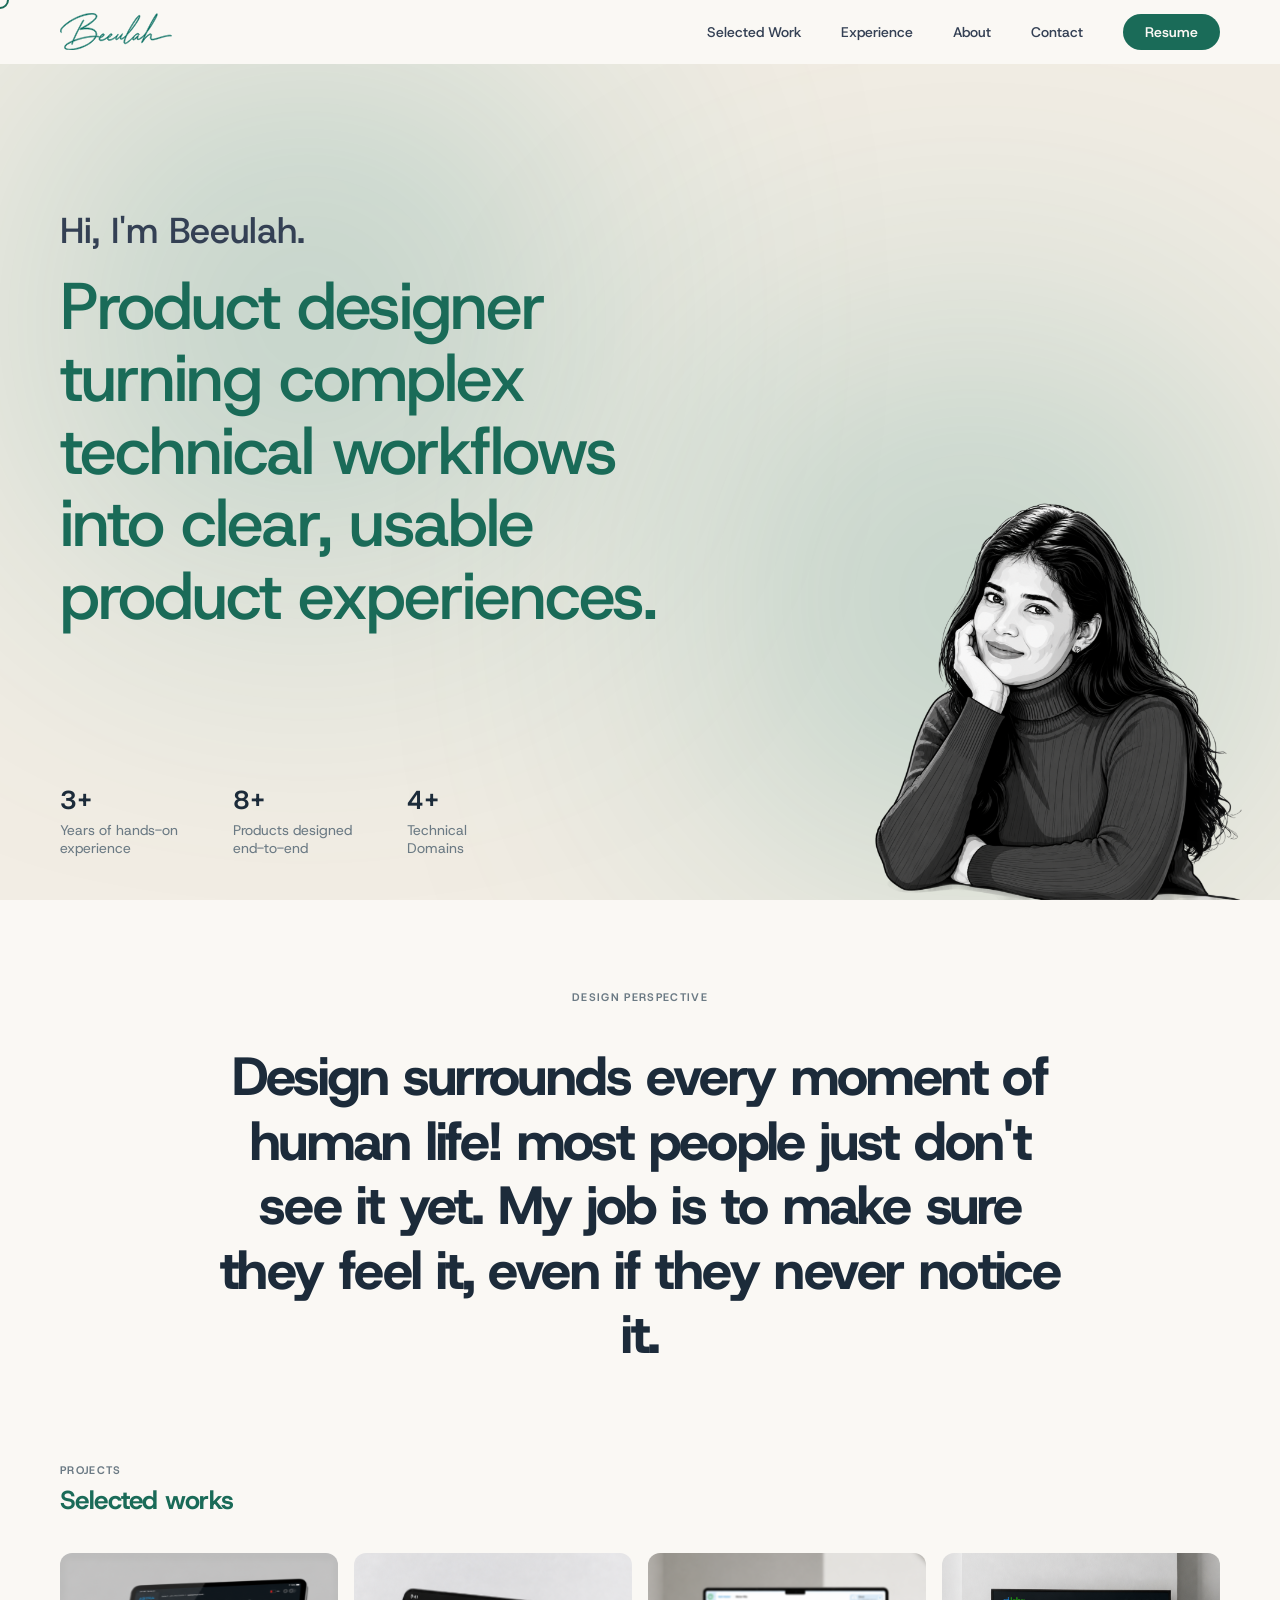
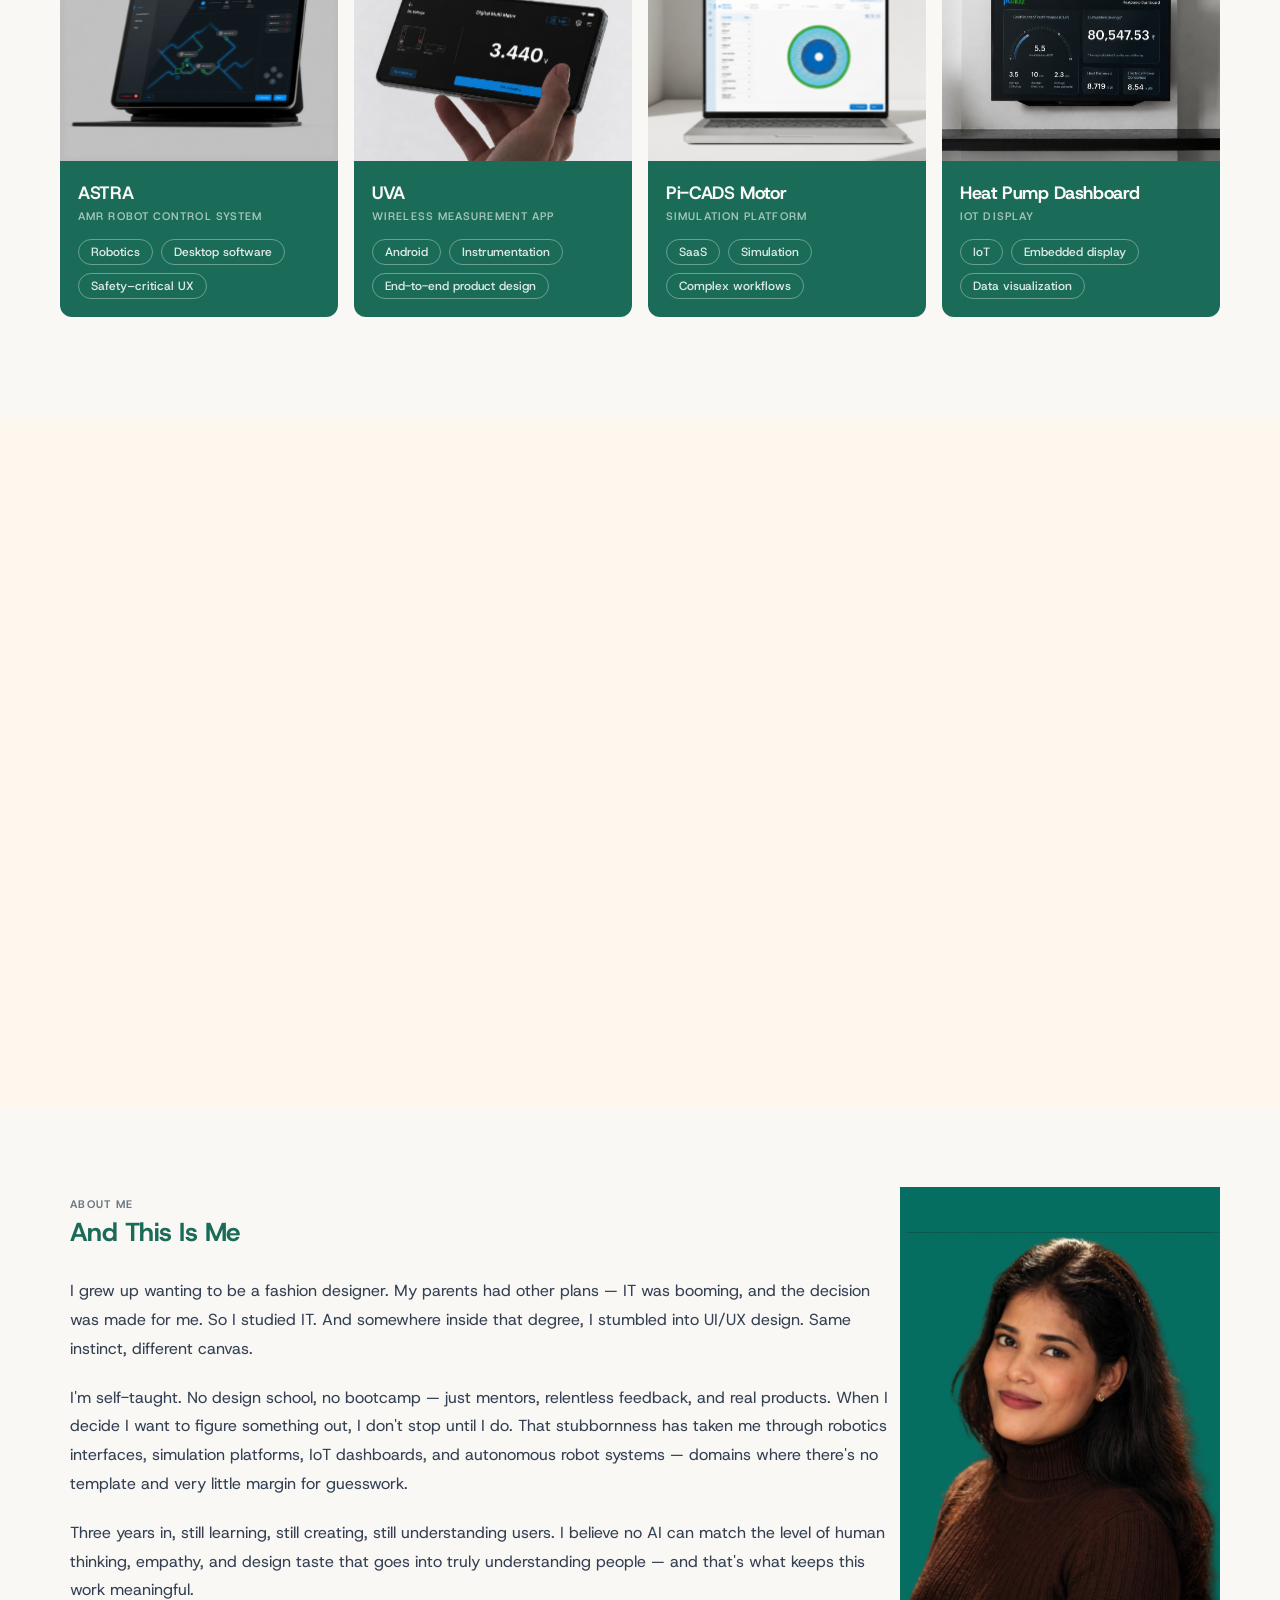
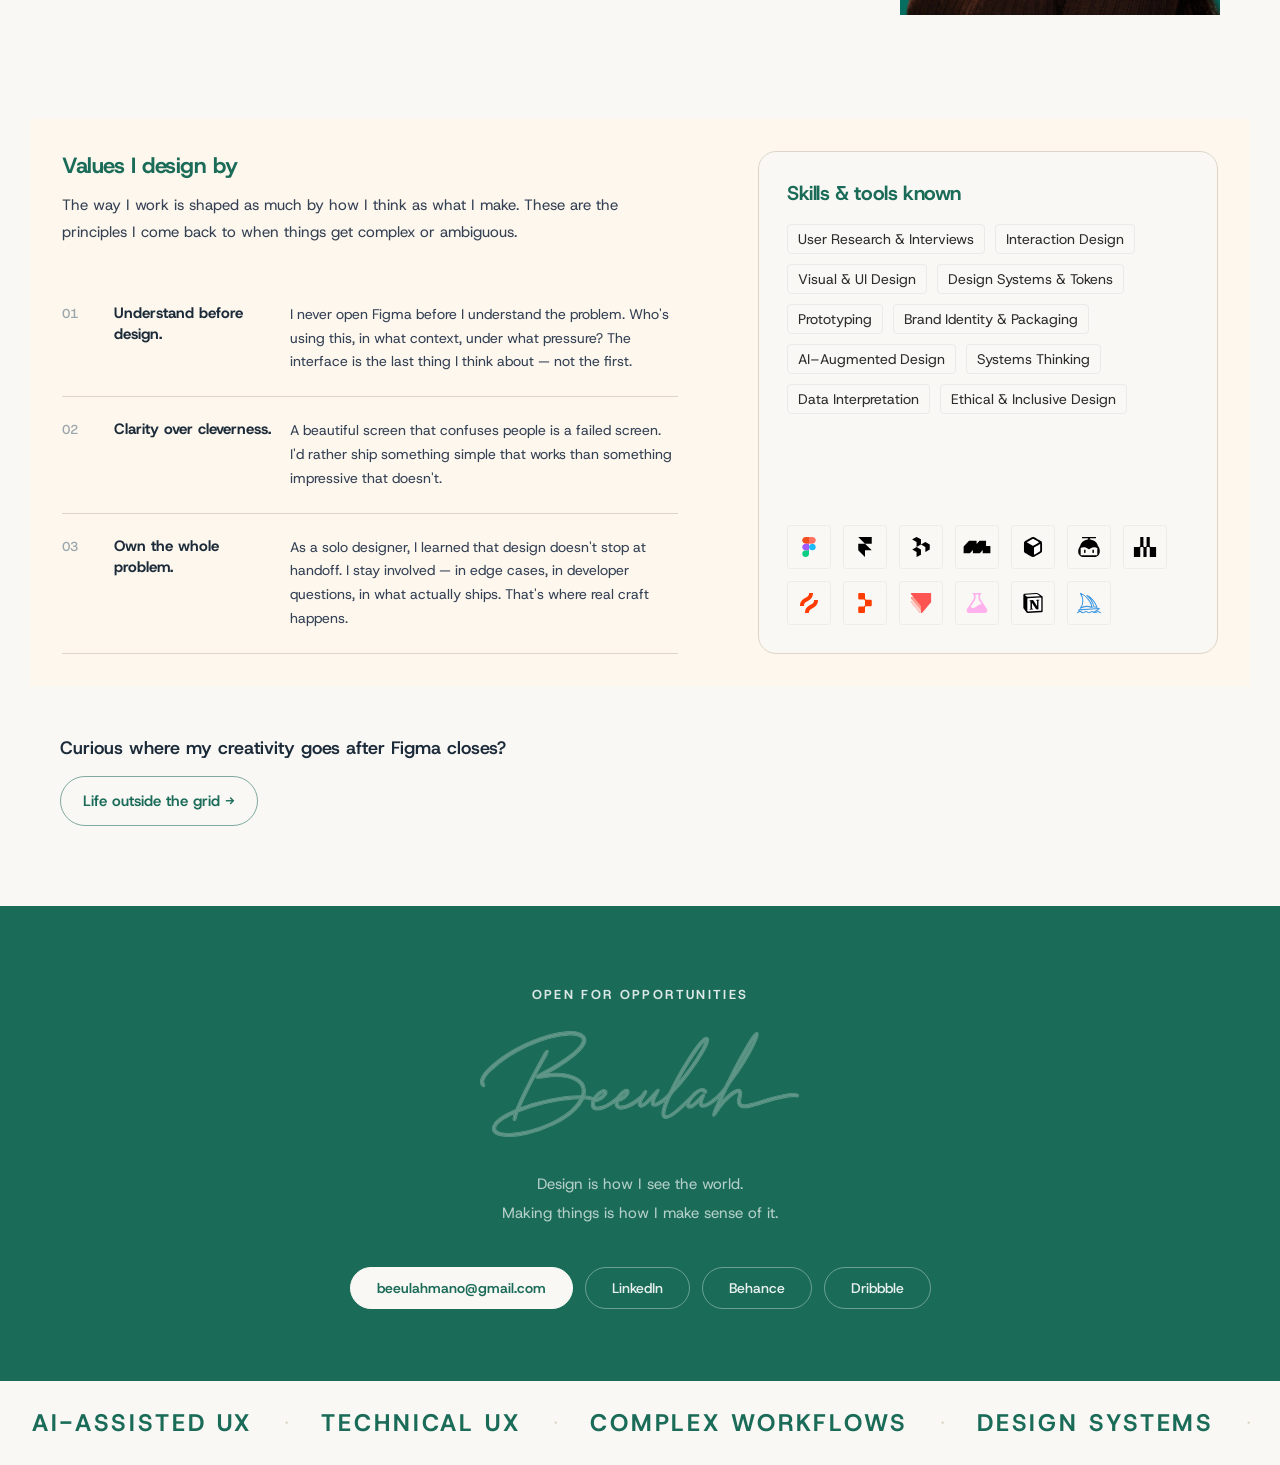
==== commit a06377e6: "lastupdatejune24" ====
--- a/index.html
+++ b/index.html
@@ -71,7 +71,7 @@
 
       <div class="hero-stat">
         <div class="stat-num">8+</div>
-        <div class="stat-label">Product designed<br />end-to-end</div>
+        <div class="stat-label">Products designed<br />end-to-end</div>
       </div>
 
       <div class="hero-stat">
@@ -89,7 +89,7 @@
 <!-- DESIGN PERSPECTIVE -->
 <section class="perspective-section" id="perspective">
   <span class="perspective-label reveal">Design Perspective</span>
-  <p class="perspective-quote scroll-words">Design surrounds every moment of human life — most people just don't see it yet. My job is to make sure they feel it, even if they never notice it.</p>
+  <p class="perspective-quote scroll-words">Design surrounds every moment of human life! most people just don't see it yet. My job is to make sure they feel it, even if they never notice it.</p>
   
 </section>
 <!-- SELECTED WORKS -->
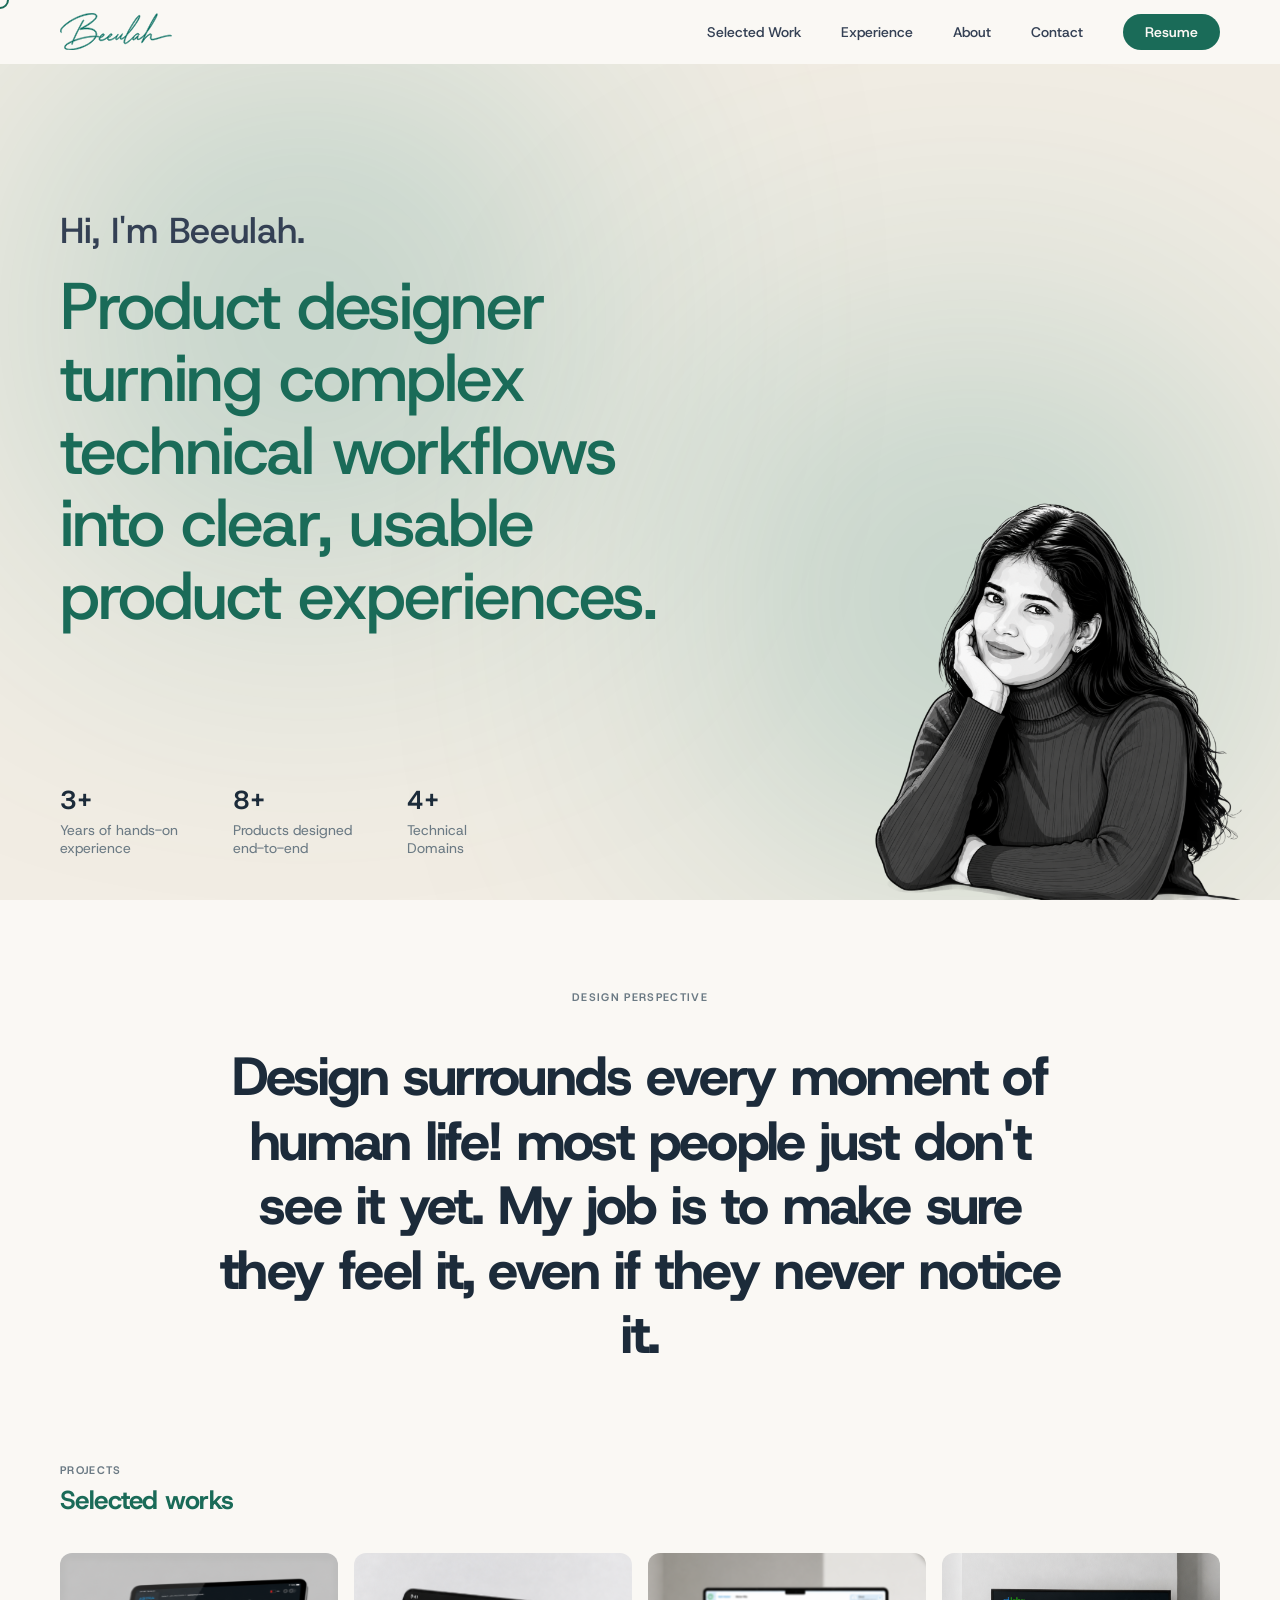
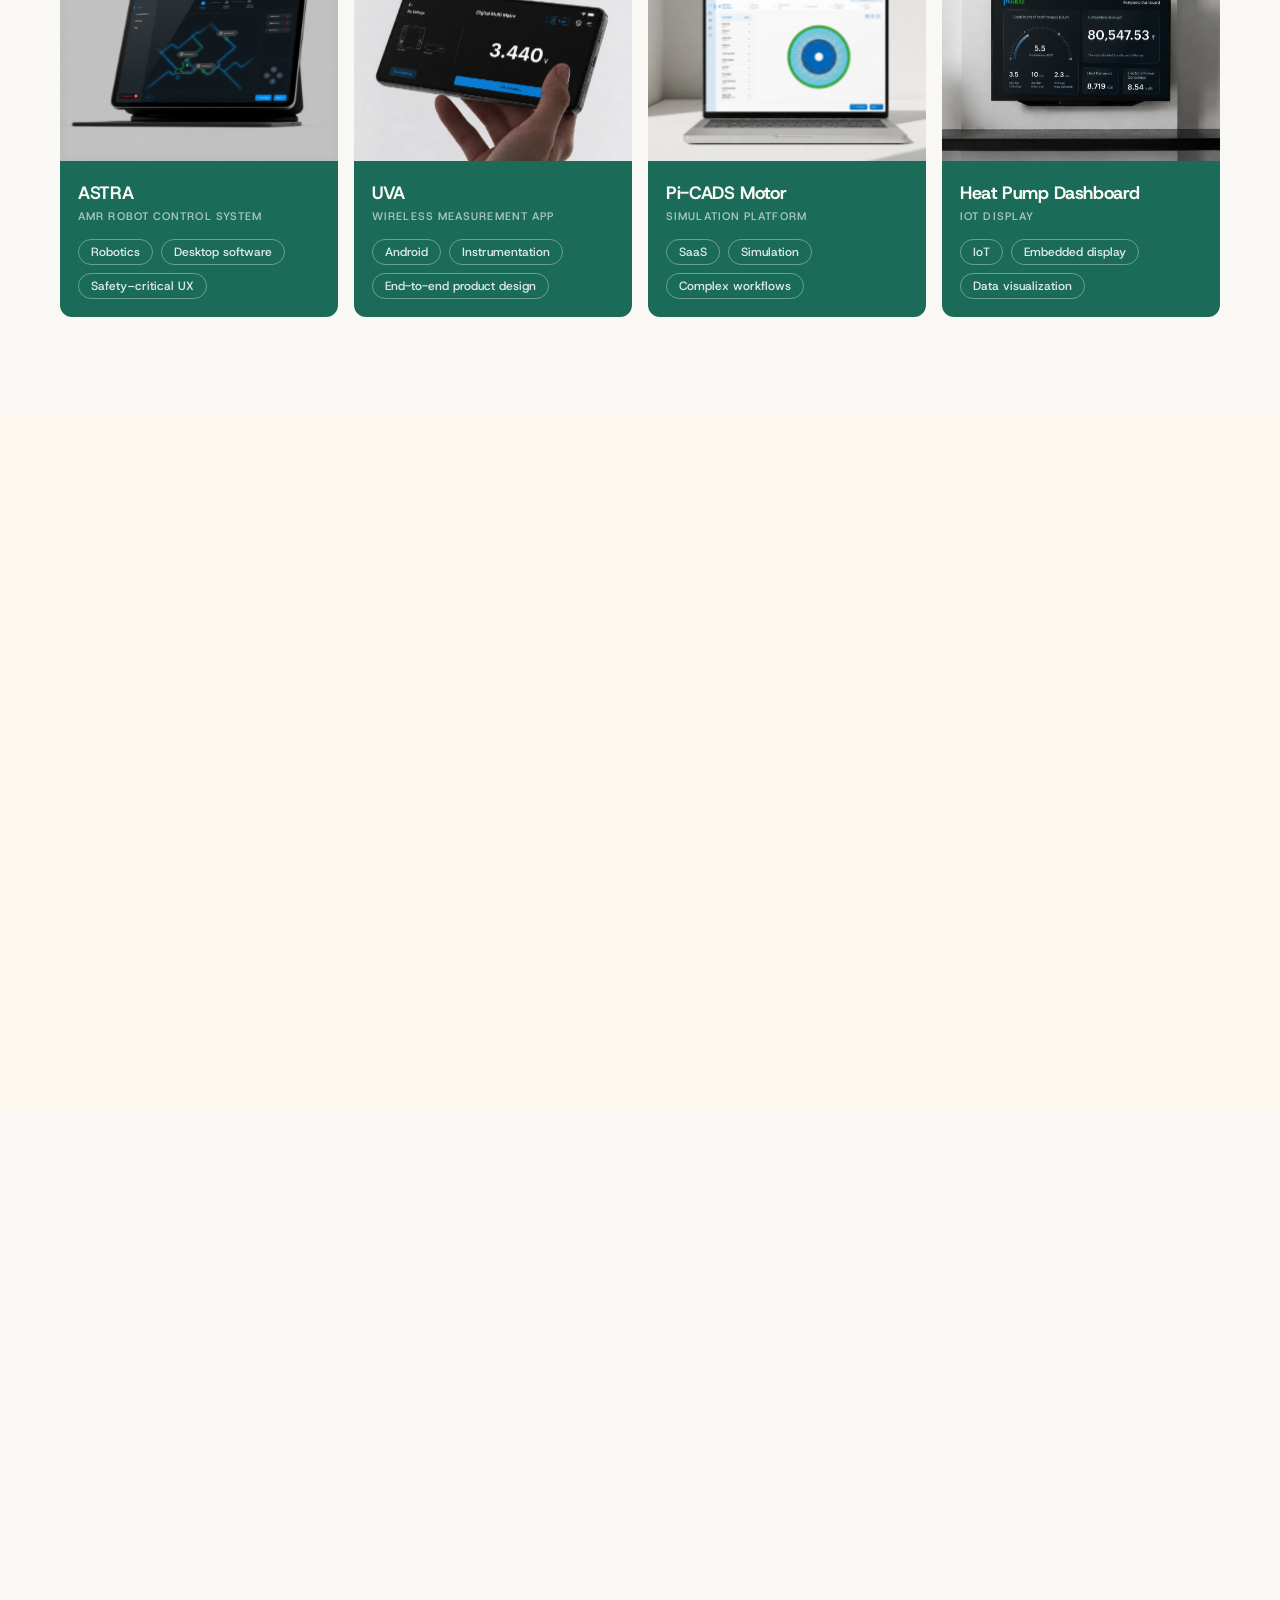
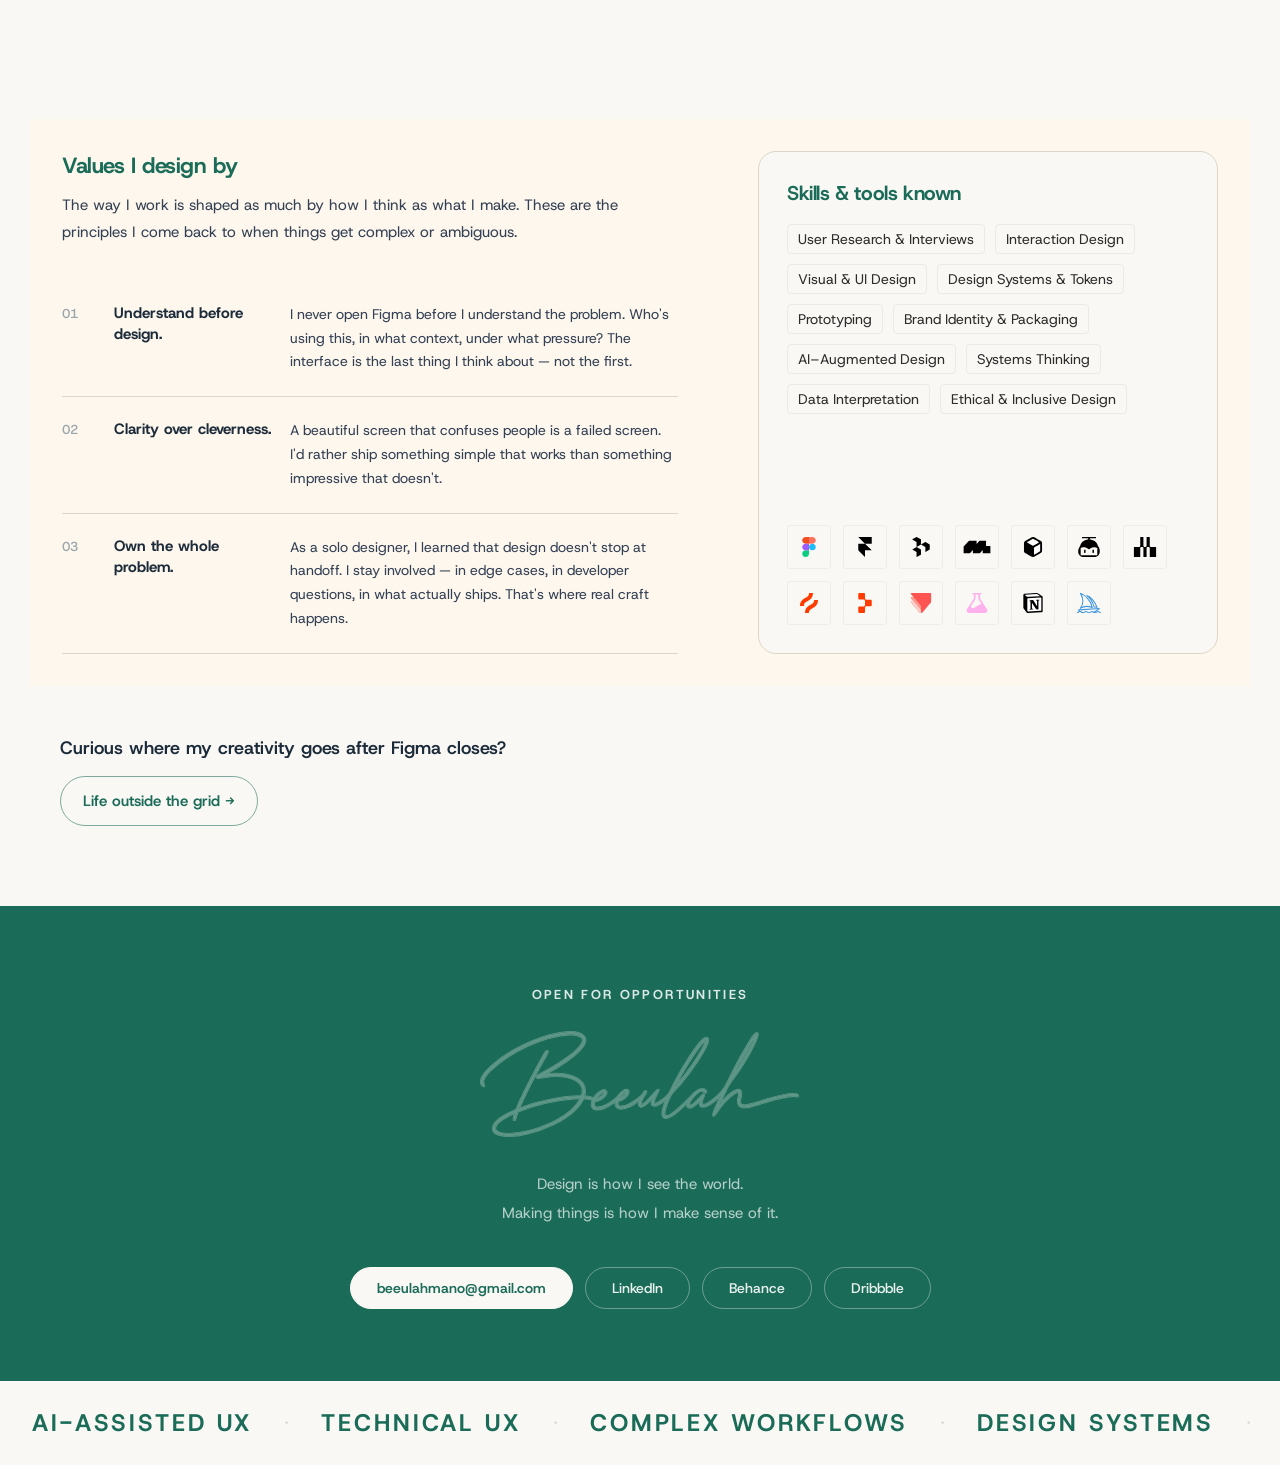
==== commit 412d952e: "lastupdatejune27" ====
--- a/index.html
+++ b/index.html
@@ -23,7 +23,7 @@
     <li><a href="#career">Experience</a></li>
     <li><a href="#about">About</a></li>
     <li><a href="#contact">Contact</a></li>
-    <li><a href="assets/Beeulah-Marry-Resume.pdf" target="_blank" rel="noopener noreferrer" class="nav-resume"> Resume</a></li>
+    <li><a href="assets/BeeulahDesigner Resume.pdf" target="_blank" rel="noopener noreferrer" class="nav-resume"> Resume</a></li>
   </ul>
 
   <!-- HAMBURGER BUTTON -->
@@ -49,7 +49,7 @@
     <li><a href="#career" class="nav-link">Experience</a></li>
     <li><a href="#about" class="nav-link">About</a></li>
     <li><a href="#contact" class="nav-link">Contact</a></li>
-    <li><a href="assets/Beeulah-Marry-Resume.pdf" target="_blank" rel="noopener noreferrer" class="nav-resume"> Resume</a></li>
+    <li><a href="assets/BeeulahDesigner Resume.pdf" target="_blank" rel="noopener noreferrer" class="nav-resume"> Resume</a></li>
   </ul>
 
 </div>
@@ -163,8 +163,8 @@
 
     <article class="career-item reveal" style="transition-delay:.1s">
       <div class="career-entry">
-        <div class="career-meta">2023 – 2024 &nbsp;|&nbsp; INTERNSHIP</div>
-        <div class="career-role">UI/UX Design Intern</div>
+        <div class="career-meta">2023 – 2024 &nbsp;|&nbsp; FULL TIME</div>
+        <div class="career-role">Associate Product Designer</div>
         <div class="career-company">Tentacle Technologies</div>
         <div class="career-location">
           <svg width="13" height="13" viewBox="0 0 24 24" fill="none" stroke="currentColor" stroke-width="2.2" stroke-linecap="round" stroke-linejoin="round"><path d="M21 10c0 7-9 13-9 13s-9-6-9-13a9 9 0 0118 0z"/><circle cx="12" cy="10" r="3"/></svg>
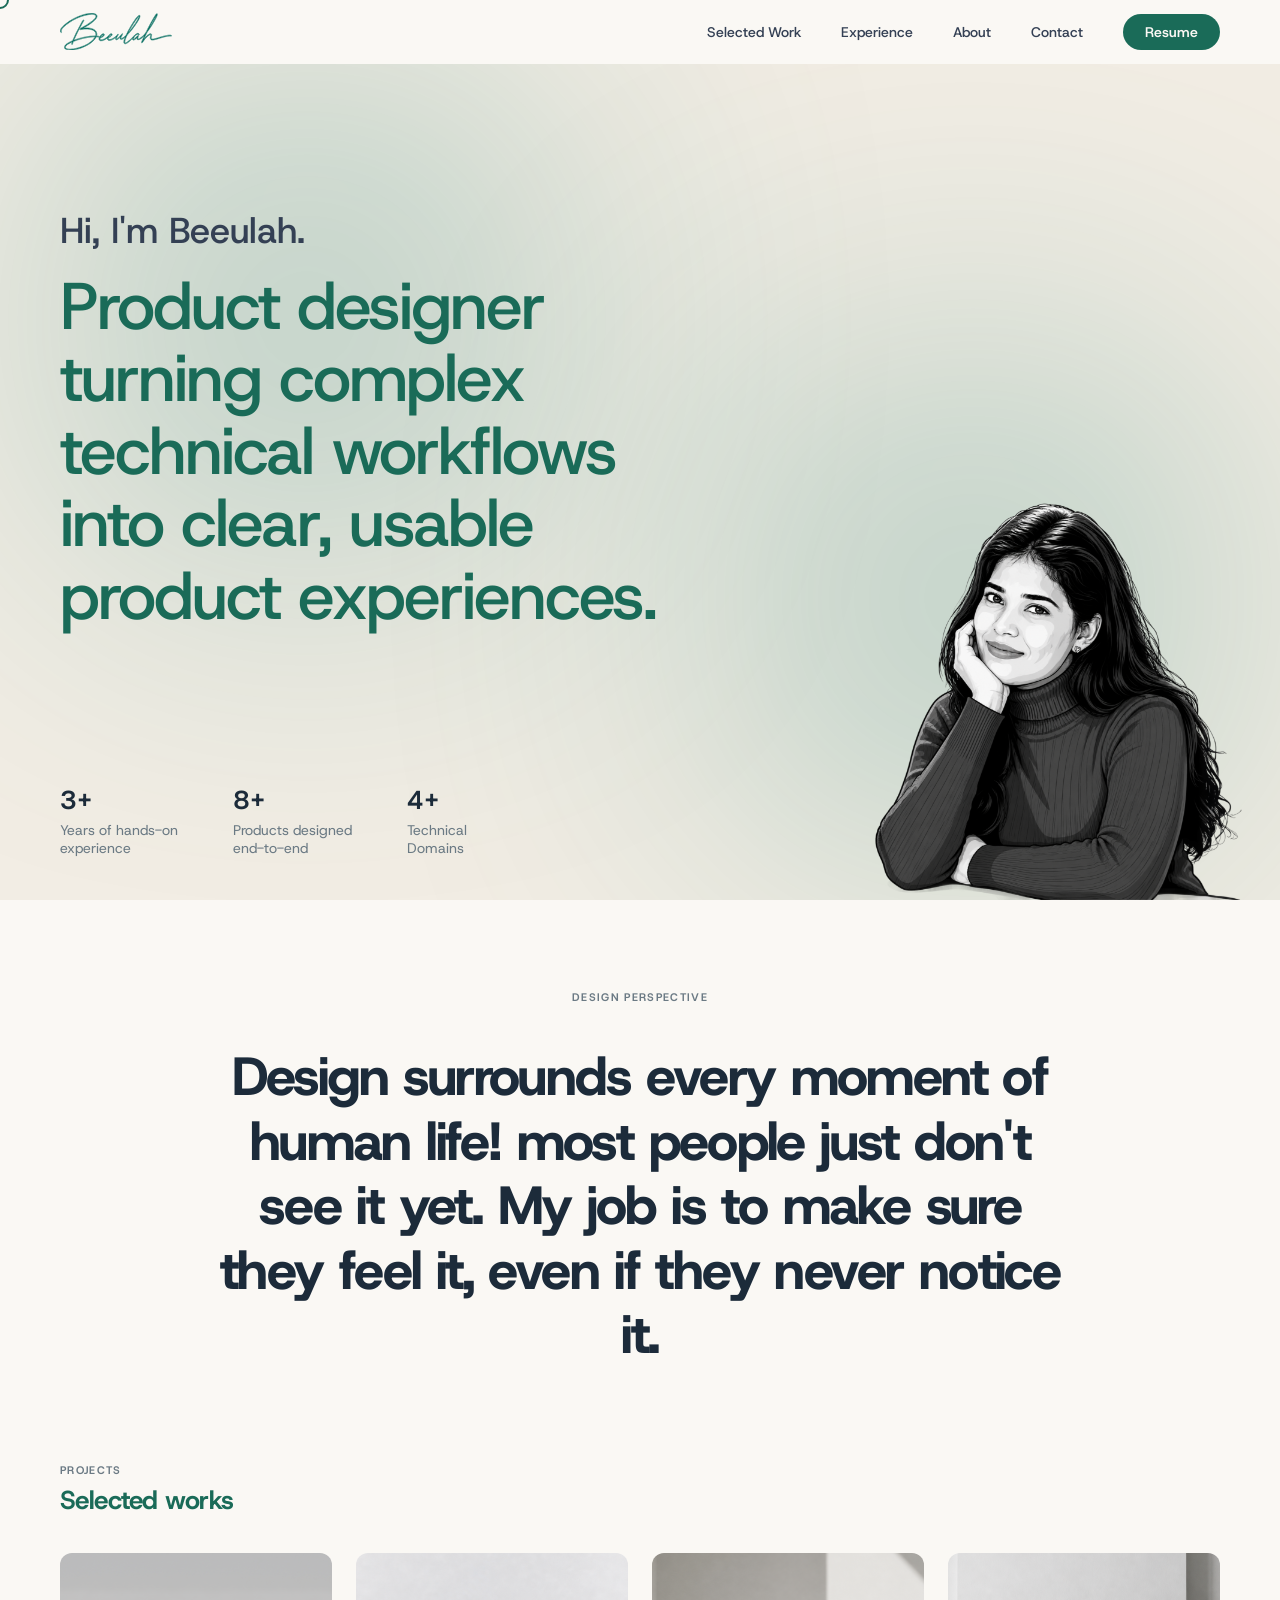
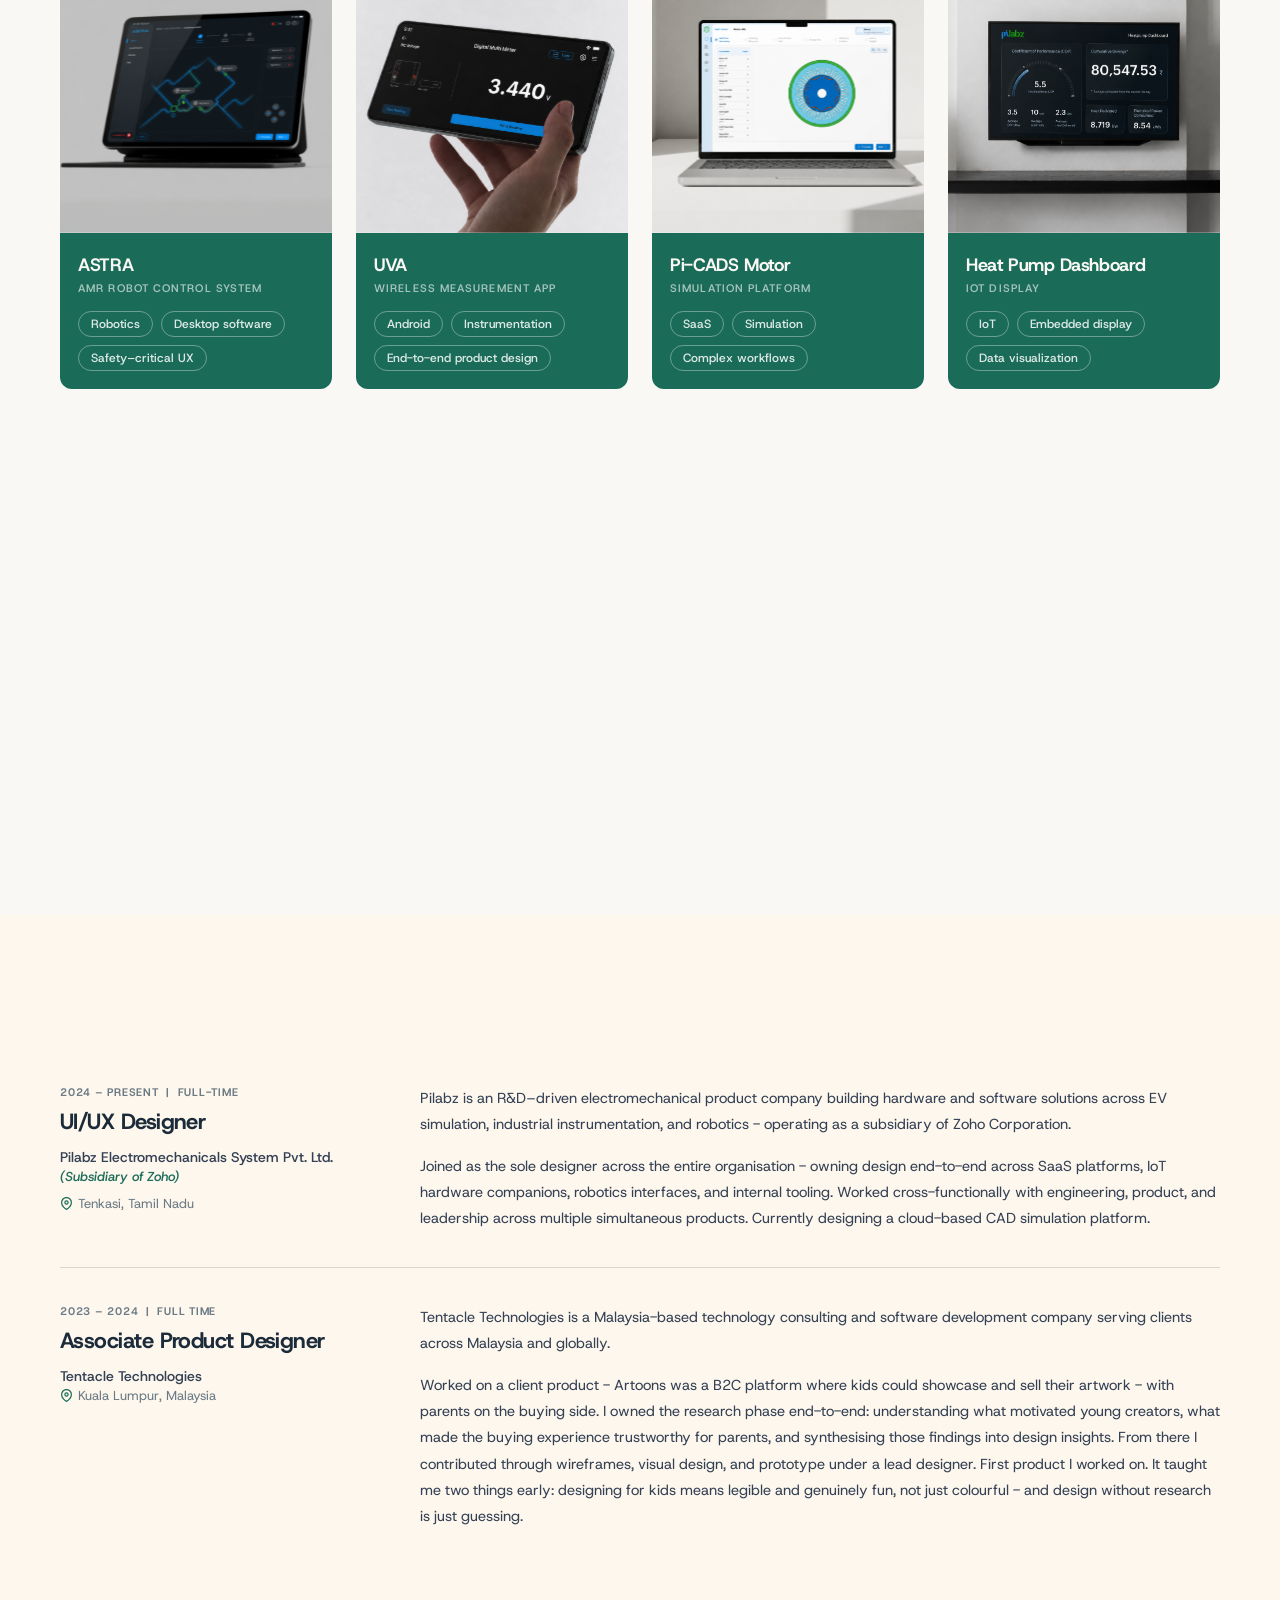
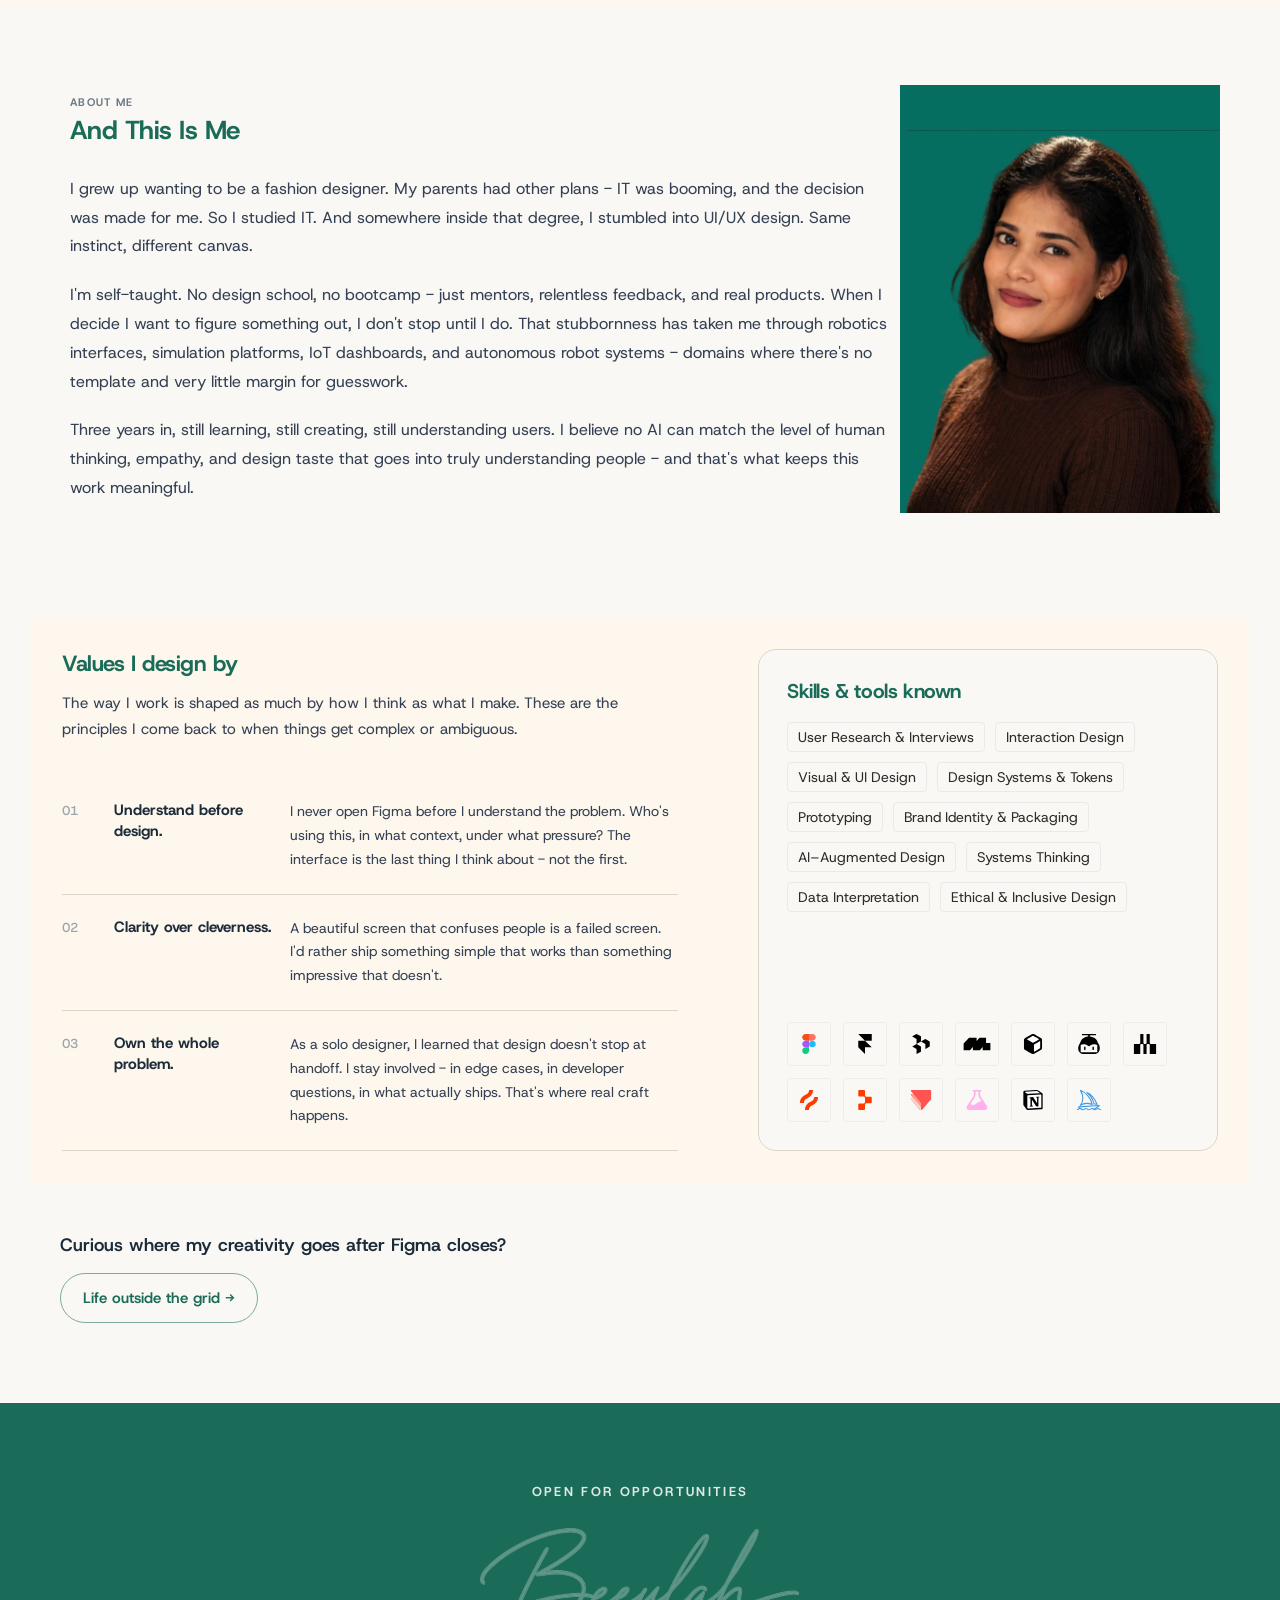
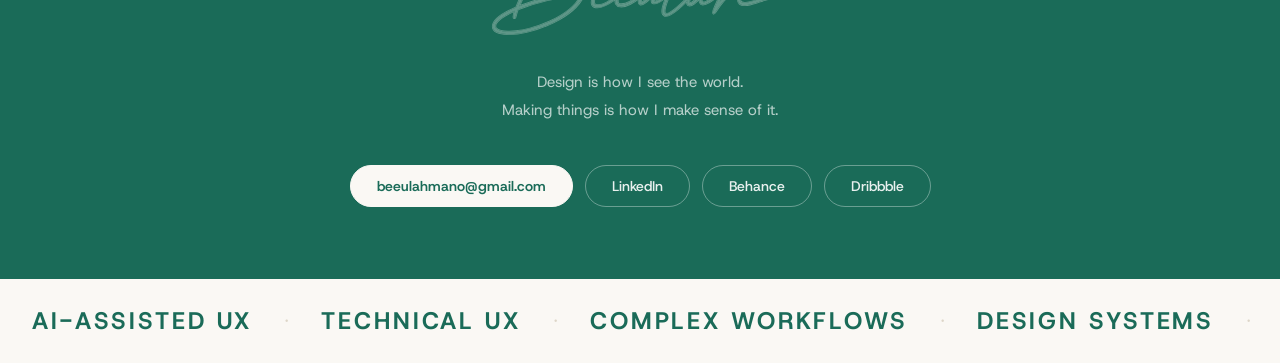
==== commit afee9345: "Update Lytmus and Agentic AI case studies" ====
--- a/index.html
+++ b/index.html
@@ -3,7 +3,7 @@
 <head>
 <meta charset="UTF-8">
 <meta name="viewport" content="width=device-width, initial-scale=1.0">
-<title>Beeulah — Product Designer</title>
+<title>Beeulah - Product Designer</title>
 <link rel="icon" type="image/svg+xml" href="assets/favicon.svg?v=2">
 <link rel="shortcut icon" href="assets/favicon.svg?v=2">
 <link rel="stylesheet" href="styles.css">
@@ -82,7 +82,7 @@
   </div>
 
   <div class="hero-right">
-    <img src="assets\main.svg" alt="Beeulah — Product Designer" /> 
+    <img src="assets\main.svg" alt="Beeulah - Product Designer" /> 
   </div>
 </section>
 
@@ -133,6 +133,48 @@
         <div class="work-tags"><span class="work-tag">IoT</span><span class="work-tag">Embedded display</span><span class="work-tag">Data visualization</span></div>
       </div>
     </a>
+    <a href="lytmus-onboarding.html" class="work-card work-card-wide reveal" style="transition-delay:.32s">
+  <img
+    class="work-img"
+    src="assets/work-5.png"
+    alt="Lytmus Onboarding UI"
+  />
+
+  <div class="work-info">
+    <div class="work-title">Lytmus</div>
+
+    <div class="work-subtitle">
+      AI-ASSISTED LANGUAGE LEARNING ONBOARDING
+    </div>
+
+    <div class="work-tags">
+      <span class="work-tag">Mobile app</span>
+      <span class="work-tag">Onboarding</span>
+      <span class="work-tag">AI learning</span>
+    </div>
+  </div>
+    </a>
+    <a href="agentic-ai-retail.html" class="work-card work-card-wide reveal" style="transition-delay:.40s">
+  <img
+    class="work-img"
+    src="assets/work-6.svg"
+    alt="Agentic AI for Retail"
+  />
+
+  <div class="work-info">
+    <div class="work-title">Agentic AI for Retail</div>
+
+    <div class="work-subtitle">
+      INTELLIGENT RETAIL OPERATIONS PLATFORM
+    </div>
+
+    <div class="work-tags">
+      <span class="work-tag">Agentic AI</span>
+      <span class="work-tag">Retail</span>
+      <span class="work-tag">Enterprise UX</span>
+    </div>
+  </div>
+</a>
   </div>
 </section>
 
@@ -155,8 +197,8 @@
       </div>
 
       <div class="career-desc-block">
-        <p class="career-desc-p">Pilabz is an R&amp;D–driven electromechanical product company building hardware and software solutions across EV simulation, industrial instrumentation, and robotics — operating as a subsidiary of Zoho Corporation.</p>
-        <p class="career-desc-p">Joined as the sole designer across the entire organisation — owning design end-to-end across SaaS platforms, IoT hardware companions, robotics interfaces, and internal tooling. Worked cross-functionally with engineering, product, and leadership across multiple simultaneous products. Currently designing a cloud-based CAD simulation platform.
+        <p class="career-desc-p">Pilabz is an R&amp;D–driven electromechanical product company building hardware and software solutions across EV simulation, industrial instrumentation, and robotics - operating as a subsidiary of Zoho Corporation.</p>
+        <p class="career-desc-p">Joined as the sole designer across the entire organisation - owning design end-to-end across SaaS platforms, IoT hardware companions, robotics interfaces, and internal tooling. Worked cross-functionally with engineering, product, and leadership across multiple simultaneous products. Currently designing a cloud-based CAD simulation platform.
 </p>
       </div>
     </article>
@@ -174,9 +216,9 @@
 
       <div class="career-desc-block">
         <p class="career-desc-p">Tentacle Technologies is a Malaysia-based technology consulting and software development company serving clients across Malaysia and globally.</p>
-        <p class="career-desc-p">Worked on a client product - Artoons was a B2C platform where kids could showcase and sell their artwork — with parents on the buying side.
+        <p class="career-desc-p">Worked on a client product - Artoons was a B2C platform where kids could showcase and sell their artwork - with parents on the buying side.
 I owned the research phase end-to-end: understanding what motivated young creators, what made the buying experience trustworthy for parents, and synthesising those findings into design insights. From there I contributed through wireframes, visual design, and prototype under a lead designer.
-First product I worked on. It taught me two things early: designing for kids means legible and genuinely fun, not just colourful — and design without research is just guessing.</p>
+First product I worked on. It taught me two things early: designing for kids means legible and genuinely fun, not just colourful - and design without research is just guessing.</p>
       </div>
     </article>
   </div>
@@ -188,9 +230,9 @@
     <div class="reveal">
       <div class="section-eyebrow" style="margin-bottom:4px">ABOUT ME</div>
       <div class="section-title" style="margin-bottom:28px">And This Is Me</div>
-      <p class="aboutme-bio-p">I grew up wanting to be a fashion designer. My parents had other plans — IT was booming, and the decision was made for me. So I studied IT. And somewhere inside that degree, I stumbled into UI/UX design. Same instinct, different canvas.</p>
-      <p class="aboutme-bio-p">I'm self-taught. No design school, no bootcamp — just mentors, relentless feedback, and real products. When I decide I want to figure something out, I don't stop until I do. That stubbornness has taken me through robotics interfaces, simulation platforms, IoT dashboards, and autonomous robot systems — domains where there's no template and very little margin for guesswork.</p>
-      <p class="aboutme-bio-p">Three years in, still learning, still creating, still understanding users. I believe no AI can match the level of human thinking, empathy, and design taste that goes into truly understanding people — and that's what keeps this work meaningful.</p>
+      <p class="aboutme-bio-p">I grew up wanting to be a fashion designer. My parents had other plans - IT was booming, and the decision was made for me. So I studied IT. And somewhere inside that degree, I stumbled into UI/UX design. Same instinct, different canvas.</p>
+      <p class="aboutme-bio-p">I'm self-taught. No design school, no bootcamp - just mentors, relentless feedback, and real products. When I decide I want to figure something out, I don't stop until I do. That stubbornness has taken me through robotics interfaces, simulation platforms, IoT dashboards, and autonomous robot systems - domains where there's no template and very little margin for guesswork.</p>
+      <p class="aboutme-bio-p">Three years in, still learning, still creating, still understanding users. I believe no AI can match the level of human thinking, empathy, and design taste that goes into truly understanding people - and that's what keeps this work meaningful.</p>
     </div>
     <div class="aboutme-photo-box reveal" style="transition-delay:.1s">
       <!-- <div class="aboutme-photo-label">ABOUT<br>ME</div> -->
@@ -208,7 +250,7 @@
       <div class="value-row">
         <span class="value-num">01</span>
         <span class="value-key">Understand before design.</span>
-        <span class="value-desc">I never open Figma before I understand the problem. Who's using this, in what context, under what pressure? The interface is the last thing I think about — not the first.</span>
+        <span class="value-desc">I never open Figma before I understand the problem. Who's using this, in what context, under what pressure? The interface is the last thing I think about - not the first.</span>
       </div>
       <div class="value-row">
         <span class="value-num">02</span>
@@ -218,7 +260,7 @@
       <div class="value-row">
         <span class="value-num">03</span>
         <span class="value-key">Own the whole problem.</span>
-        <span class="value-desc">As a solo designer, I learned that design doesn't stop at handoff. I stay involved — in edge cases, in developer questions, in what actually ships. That's where real craft happens.</span>
+        <span class="value-desc">As a solo designer, I learned that design doesn't stop at handoff. I stay involved - in edge cases, in developer questions, in what actually ships. That's where real craft happens.</span>
       </div>
     </div>
 
@@ -272,11 +314,11 @@
 <h3>What I do when I'm not designing</h3>
 
 <p class="offscreen-body">
-  Dance has been with me since third standard — I perform, I choreograph, and it's still the place I'm happiest. That same need to create something with my hands carried into other parts of my life too. Custom cakes have been my weekend obsession for five years. Every order is different — someone comes with a feeling, and I turn it into something they didn't know they could ask for. It's the work I'm most proud of showing people who've never heard of UX, and somehow it's still the thing people remember most when they meet me.
+  Dance has been with me since third standard - I perform, I choreograph, and it's still the place I'm happiest. That same need to create something with my hands carried into other parts of my life too. Custom cakes have been my weekend obsession for five years. Every order is different - someone comes with a feeling, and I turn it into something they didn't know they could ask for. It's the work I'm most proud of showing people who've never heard of UX, and somehow it's still the thing people remember most when they meet me.
 </p>
 
 <p class="offscreen-body">
-  That need to make something entirely my own didn't stop there. Fashion design was a dream I couldn't chase formally — so I just never let it go entirely.
+  That need to make something entirely my own didn't stop there. Fashion design was a dream I couldn't chase formally - so I just never let it go entirely.
 </p>
       </div>
 
--- a/styles.css
+++ b/styles.css
@@ -476,7 +476,7 @@
   margin-bottom: 0;
 }
 
-/* Career layout — role + content paired */
+/* Career layout - role + content paired */
 .career-list {
   display: grid;
   gap: 0;
@@ -1419,7 +1419,7 @@
 }
 
 /* ============================================
-   MOBILE PRESS / TAP STATES — VISIBLE VERSION
+   MOBILE PRESS / TAP STATES - VISIBLE VERSION
    Main page only
    ============================================ */
 
@@ -1497,7 +1497,7 @@
 }
 
 /* ============================================
-   CUSTOM CURSOR — CONTRAST ON DARK / TEAL AREAS
+   CUSTOM CURSOR - CONTRAST ON DARK / TEAL AREAS
    Keep this at the very bottom of styles.css
    ============================================ */
 
@@ -1521,7 +1521,7 @@
 }
 
 /* ============================================
-   OFFSCREEN MOBILE GALLERY — FINAL
+   OFFSCREEN MOBILE GALLERY - FINAL
    2x2 same size + caption inside + better image fit
    ============================================ */
 
@@ -1710,7 +1710,7 @@
 }
 
 /* ============================================
-   MOBILE IMAGE SHARPNESS FIX — MAIN PAGE
+   MOBILE IMAGE SHARPNESS FIX - MAIN PAGE
    ============================================ */
 
 @media (max-width: 768px) {
@@ -1769,7 +1769,7 @@
 }
 
 /* ============================================
-   LARGE MONITOR ALIGNMENT — MAIN PAGE
+   LARGE MONITOR ALIGNMENT - MAIN PAGE
    Starts only after normal desktop/laptop
    ============================================ */
 
@@ -1812,7 +1812,7 @@
     visibility: visible;
   }
 }/* ============================================
-   LARGE MONITOR ONLY — MAIN PAGE
+   LARGE MONITOR ONLY - MAIN PAGE
    Starts after normal laptop/desktop sizes
    ============================================ */
 
@@ -1847,7 +1847,7 @@
 }
 
 /* ============================================
-   LARGE MONITOR ONLY — NAV + LANDER IMAGE
+   LARGE MONITOR ONLY - NAV + LANDER IMAGE
    ============================================ */
 
 @media (min-width: 1700px) {
@@ -1902,4 +1902,50 @@
   background: transparent;
   box-shadow: none;
   outline: none;
+}
+
+.works-grid {
+  display: grid;
+  grid-template-columns: repeat(4, minmax(0, 1fr));
+  gap: 24px;
+}
+
+.work-card:nth-child(5),
+.work-card:nth-child(6) {
+  grid-column: span 2;
+}
+
+/* Keep all cards visually balanced */
+.work-img {
+  width: 100%;
+  height: 280px;
+  display: block;
+  object-fit: cover;
+}
+
+/* Wider cards should not become taller */
+.work-card:nth-child(5) .work-img,
+.work-card:nth-child(6) .work-img {
+  height: 280px;
+}
+
+@media (max-width: 640px) {
+  .works-grid {
+    grid-template-columns: 1fr;
+  }
+
+  .work-card:nth-child(5),
+  .work-card:nth-child(6) {
+    grid-column: span 1;
+  }
+
+  /* Same image height for all six cards */
+  .work-img,
+  .work-card:nth-child(5) .work-img,
+  .work-card:nth-child(6) .work-img {
+    width: 100%;
+    height: 260px;
+    aspect-ratio: auto;
+    object-fit: cover;
+  }
 }
